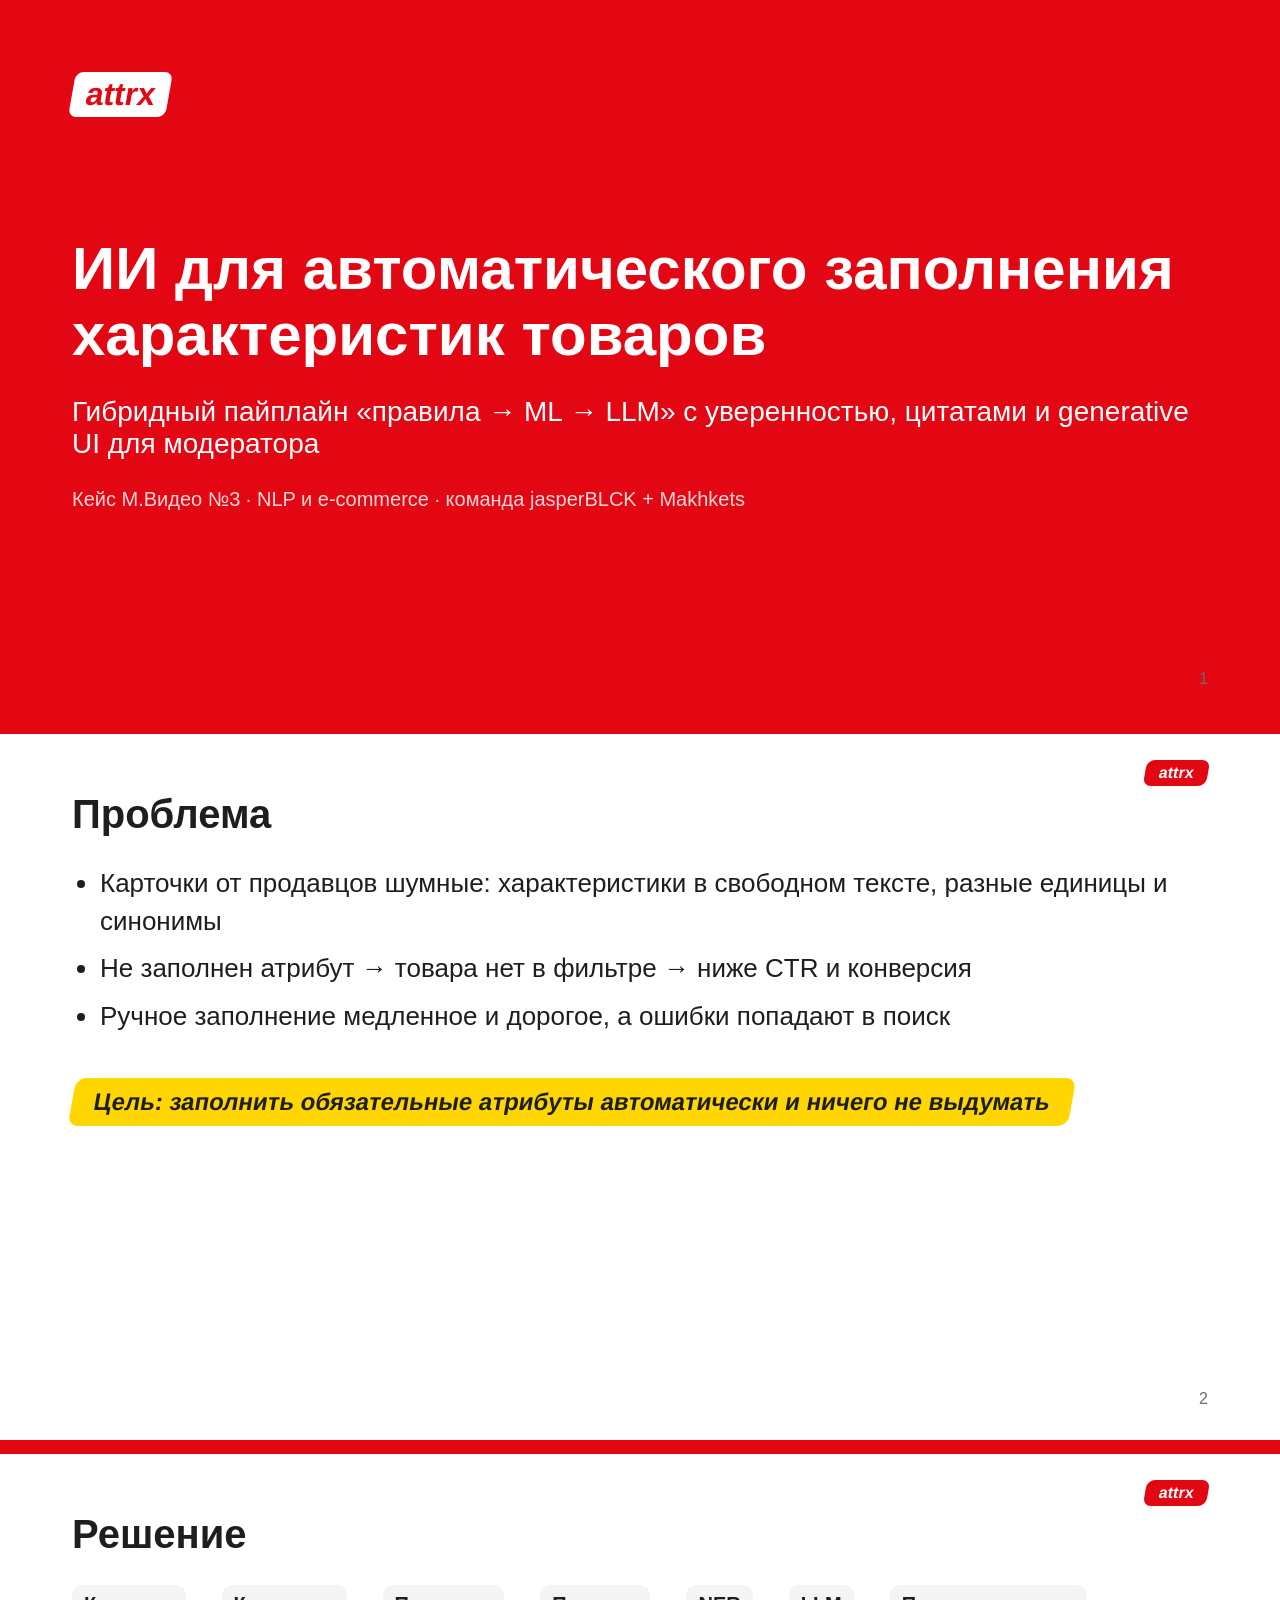
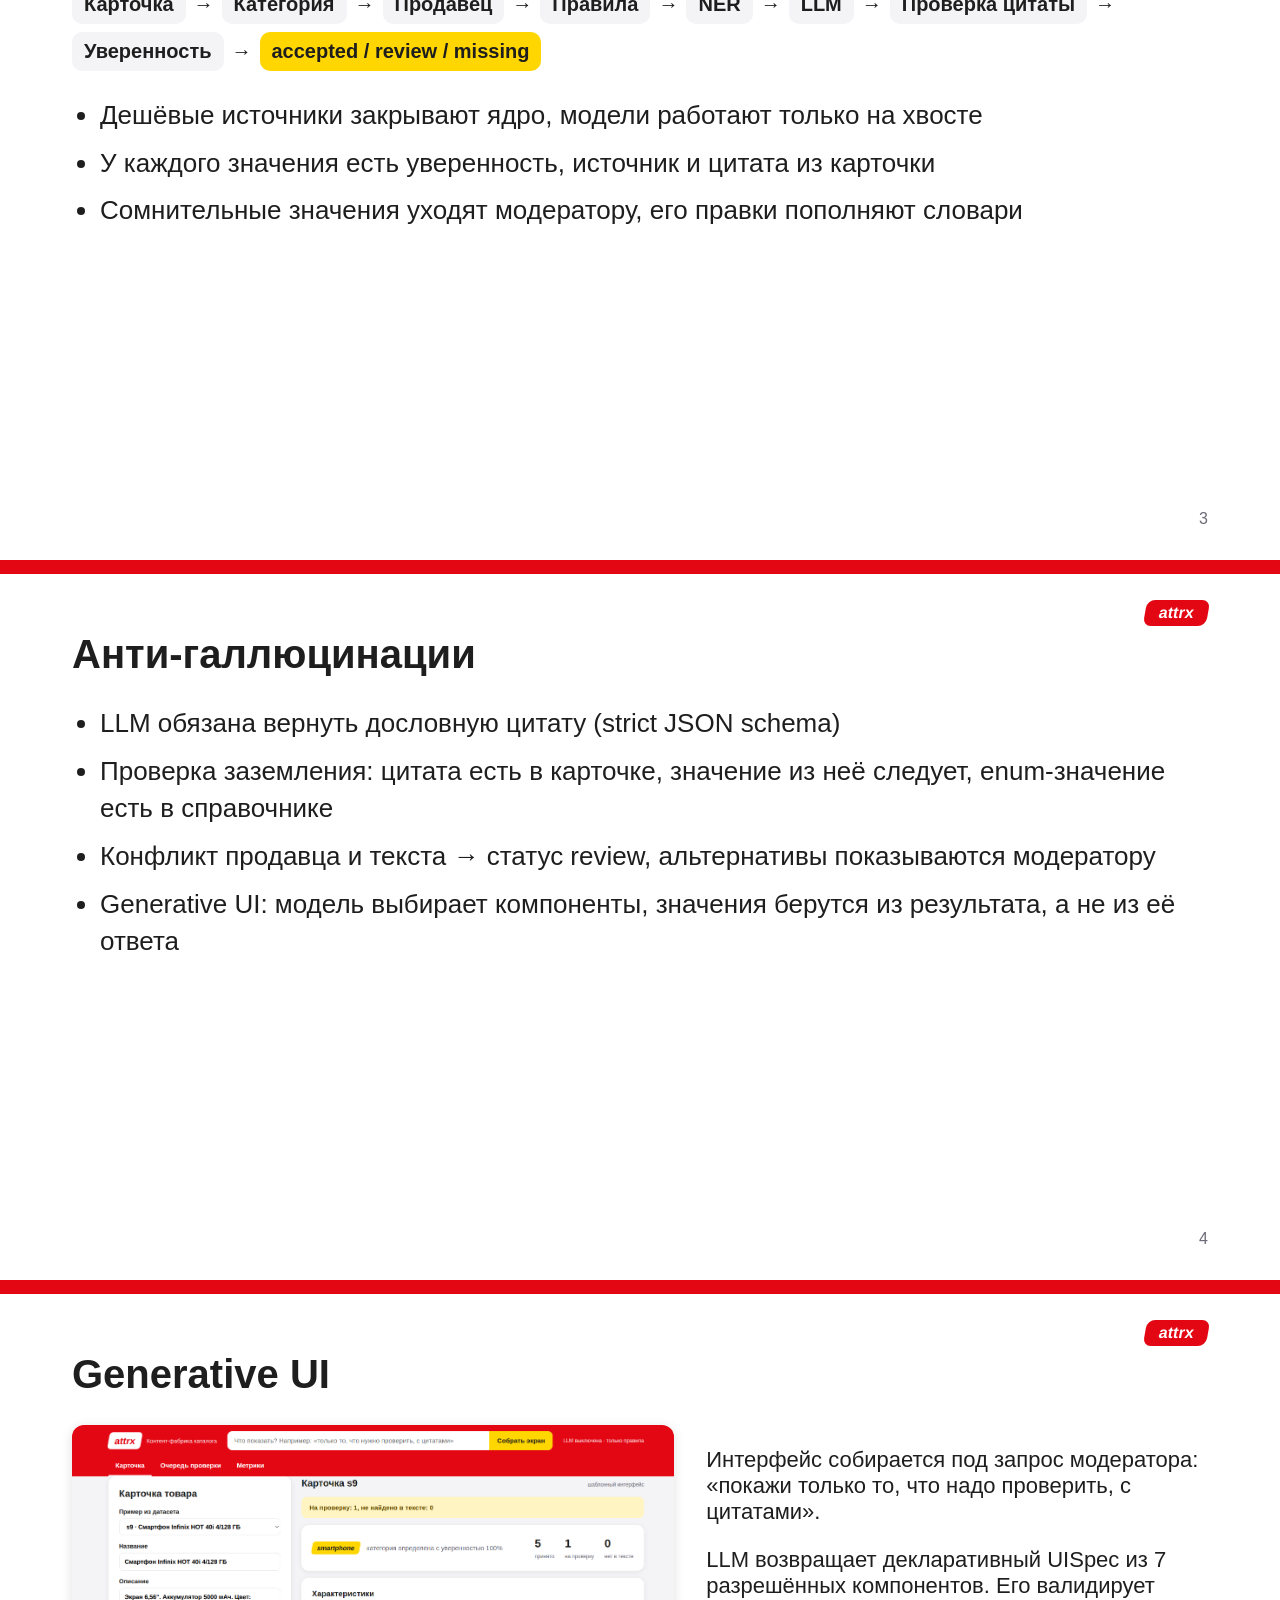
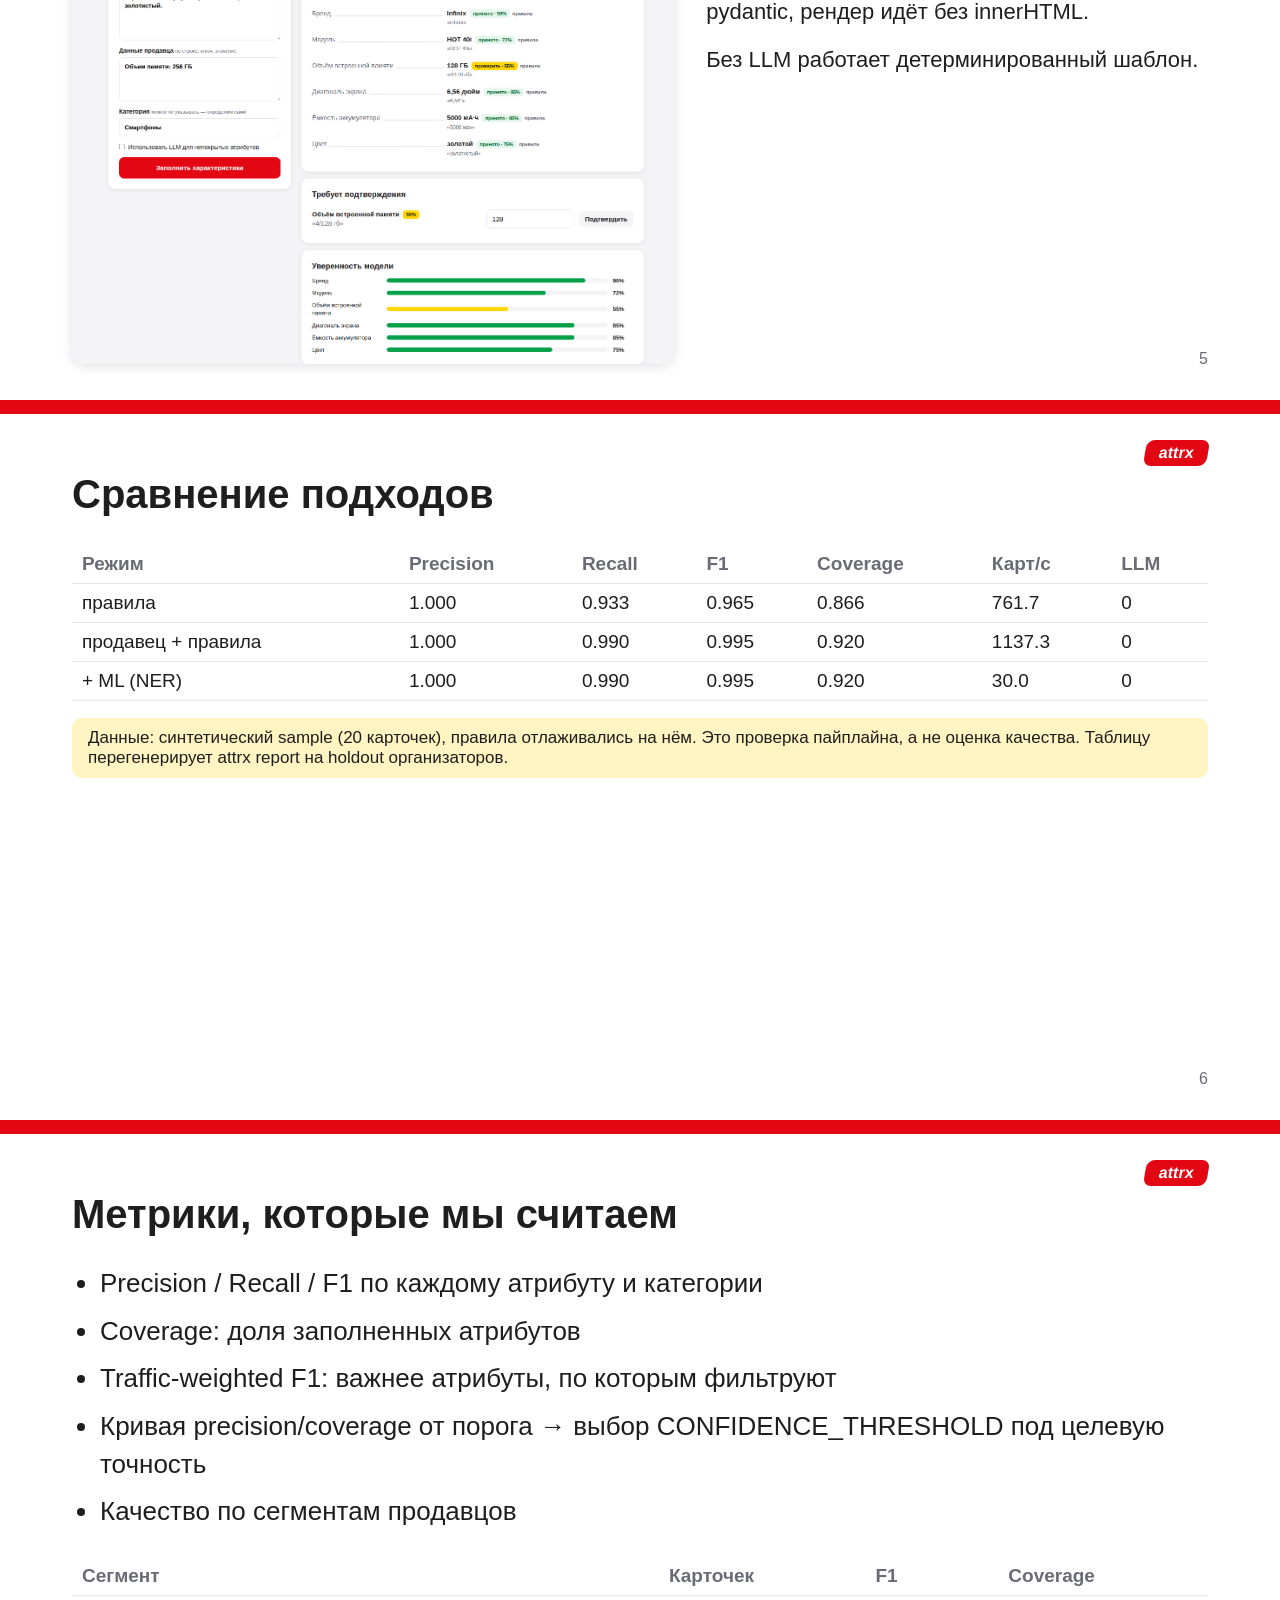
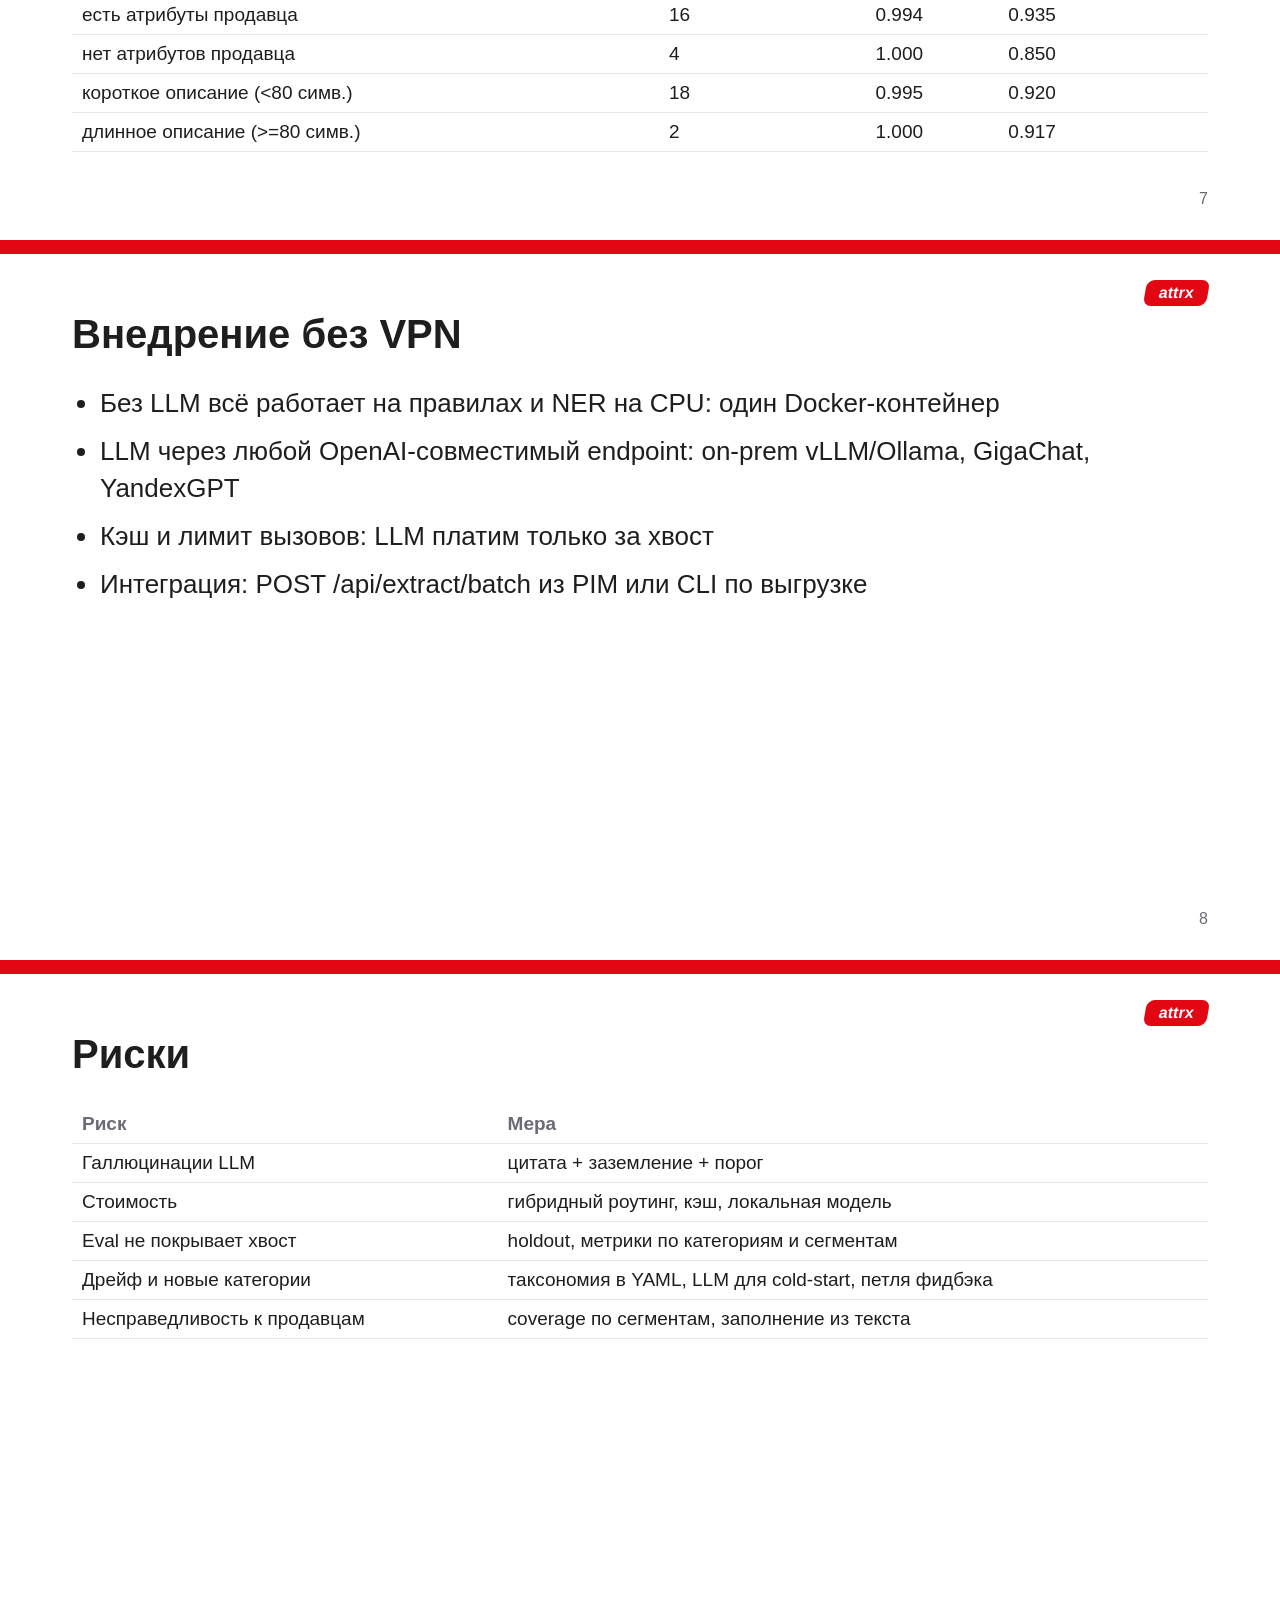
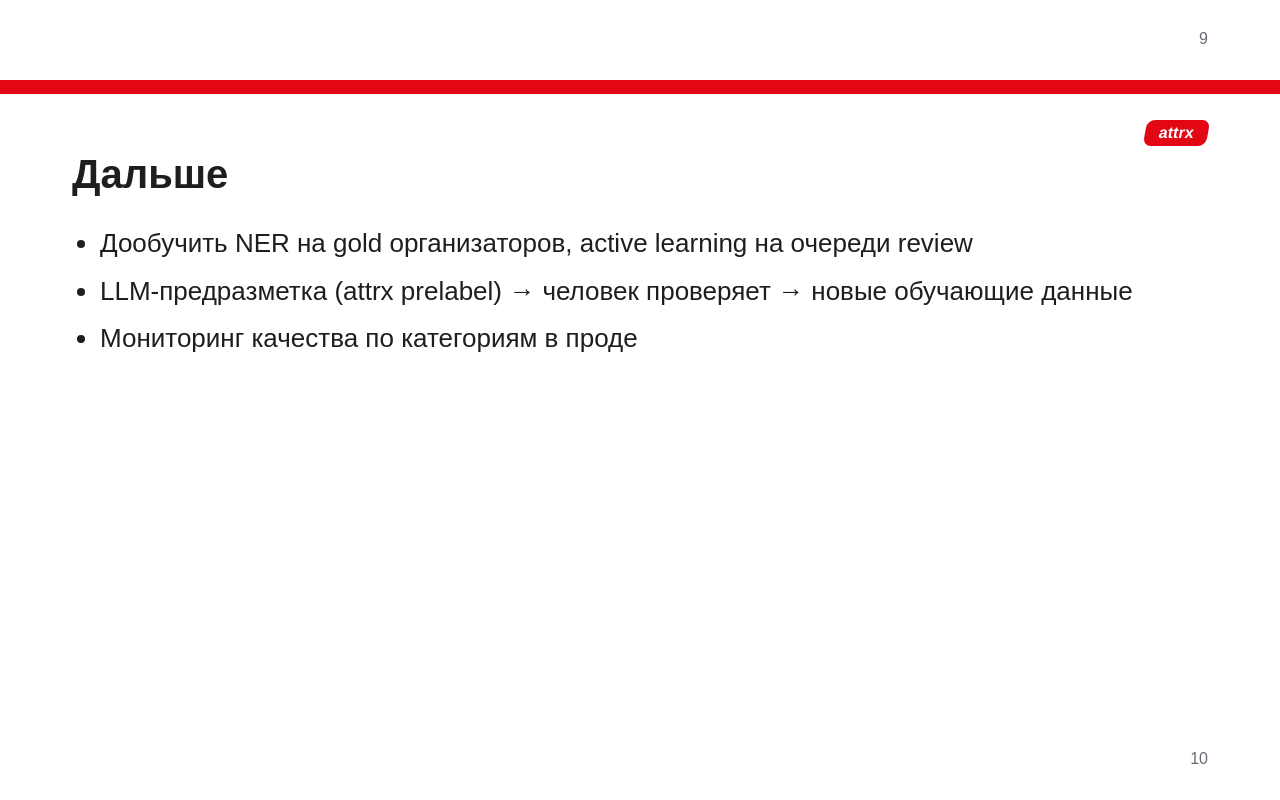
==== docs/slides.html @ a9cec40e "ML-слой NER, сравнение подходов, сегменты, разбор ошибок, submission и слайды" ====
<!doctype html><html lang=ru><meta charset=utf-8><title>attrx — М.Видео кейс 3</title><style>@page{size:1280px 720px;margin:0}*{box-sizing:border-box}body{margin:0;font-family:'TT Commons Pro',Inter,'Segoe UI',Roboto,Arial,sans-serif;color:#1e1e1e}
section{width:1280px;height:720px;padding:56px 72px;position:relative;page-break-after:always;overflow:hidden;background:#fff}
section::before{content:'';position:absolute;left:0;top:0;right:0;height:14px;background:#e30613}
h1{font-size:52px;line-height:1.1;margin:0 0 24px}h2{font-size:40px;margin:16px 0 28px}
.tag{position:absolute;right:72px;top:40px;background:#e30613;color:#fff;font-weight:800;padding:4px 14px;border-radius:8px;transform:skewX(-10deg)}
ul{font-size:26px;line-height:1.45;padding-left:28px}li{margin-bottom:10px}
.lead{font-size:28px}.muted{color:#6b6b76;font-size:20px}.warn{background:#fff4c2;padding:10px 16px;border-radius:10px;font-size:17px}
.plate{display:inline-block;background:#ffd600;font-weight:800;font-size:24px;padding:10px 22px;border-radius:10px;transform:skewX(-10deg);margin-top:16px}
.flow{display:flex;flex-wrap:wrap;gap:8px;align-items:center;font-size:20px;margin-bottom:24px}.flow span{background:#f4f4f6;padding:8px 12px;border-radius:10px;font-weight:600}.flow .y{background:#ffd600}
table{border-collapse:collapse;width:100%;font-size:19px;margin-bottom:14px}th,td{text-align:left;padding:8px 10px;border-bottom:1px solid #e6e6ea}th{color:#6b6b76}
.two{display:grid;grid-template-columns:1.2fr 1fr;gap:32px;font-size:22px}.two img{width:100%;border-radius:12px;box-shadow:0 2px 12px rgba(0,0,0,.12)}
section.cover{background:#e30613;color:#fff}section.cover::before{display:none}section.cover .tag{background:#fff;color:#e30613;font-size:32px;left:72px;right:auto;top:72px}section.cover h1{margin-top:180px;font-size:60px}section.cover .muted{color:#ffd6d6}
.num{position:absolute;right:72px;bottom:32px;color:#6b6b76;font-size:16px}</style><body><section class="cover"><span class=tag>attrx</span><h1>ИИ для автоматического заполнения характеристик товаров</h1><p class=lead>Гибридный пайплайн «правила → ML → LLM» с уверенностью, цитатами и generative UI для модератора</p><p class=muted>Кейс М.Видео №3 · NLP и e-commerce · команда jasperBLCK + Makhkets</p><span class=num>1</span></section><section class=""><span class=tag>attrx</span><h2>Проблема</h2><ul><li>Карточки от продавцов шумные: характеристики в свободном тексте, разные единицы и синонимы</li><li>Не заполнен атрибут → товара нет в фильтре → ниже CTR и конверсия</li><li>Ручное заполнение медленное и дорогое, а ошибки попадают в поиск</li></ul><div class=plate>Цель: заполнить обязательные атрибуты автоматически и ничего не выдумать</div><span class=num>2</span></section><section class=""><span class=tag>attrx</span><h2>Решение</h2><div class=flow><span>Карточка</span>→<span>Категория</span>→<span>Продавец</span>→<span>Правила</span>→<span>NER</span>→<span>LLM</span>→<span>Проверка цитаты</span>→<span>Уверенность</span>→<span class=y>accepted / review / missing</span></div><ul><li>Дешёвые источники закрывают ядро, модели работают только на хвосте</li><li>У каждого значения есть уверенность, источник и цитата из карточки</li><li>Сомнительные значения уходят модератору, его правки пополняют словари</li></ul><span class=num>3</span></section><section class=""><span class=tag>attrx</span><h2>Анти-галлюцинации</h2><ul><li>LLM обязана вернуть дословную цитату (strict JSON schema)</li><li>Проверка заземления: цитата есть в карточке, значение из неё следует, enum-значение есть в справочнике</li><li>Конфликт продавца и текста → статус review, альтернативы показываются модератору</li><li>Generative UI: модель выбирает компоненты, значения берутся из результата, а не из её ответа</li></ul><span class=num>4</span></section><section class=""><span class=tag>attrx</span><h2>Generative UI</h2><div class=two><img src=img/ui_card.png><div><p>Интерфейс собирается под запрос модератора: «покажи только то, что надо проверить, с цитатами».</p><p>LLM возвращает декларативный UISpec из 7 разрешённых компонентов. Его валидирует pydantic, рендер идёт без innerHTML.</p><p>Без LLM работает детерминированный шаблон.</p></div></div><span class=num>5</span></section><section class=""><span class=tag>attrx</span><h2>Сравнение подходов</h2><table><tr><th>Режим</th><th>Precision</th><th>Recall</th><th>F1</th><th>Coverage</th><th>Карт/с</th><th>LLM</th></tr><tr><td>правила</td><td>1.000</td><td>0.933</td><td>0.965</td><td>0.866</td><td>761.7</td><td>0</td></tr><tr><td>продавец + правила</td><td>1.000</td><td>0.990</td><td>0.995</td><td>0.920</td><td>1137.3</td><td>0</td></tr><tr><td>+ ML (NER)</td><td>1.000</td><td>0.990</td><td>0.995</td><td>0.920</td><td>30.0</td><td>0</td></tr></table><p class=warn>Данные: синтетический sample (20 карточек), правила отлаживались на нём. Это проверка пайплайна, а не оценка качества. Таблицу перегенерирует attrx report на holdout организаторов.</p><span class=num>6</span></section><section class=""><span class=tag>attrx</span><h2>Метрики, которые мы считаем</h2><ul><li>Precision / Recall / F1 по каждому атрибуту и категории</li><li>Coverage: доля заполненных атрибутов</li><li>Traffic-weighted F1: важнее атрибуты, по которым фильтруют</li><li>Кривая precision/coverage от порога → выбор CONFIDENCE_THRESHOLD под целевую точность</li><li>Качество по сегментам продавцов</li></ul><table><tr><th>Сегмент</th><th>Карточек</th><th>F1</th><th>Coverage</th></tr><tr><td>есть атрибуты продавца</td><td>16</td><td>0.994</td><td>0.935</td></tr><tr><td>нет атрибутов продавца</td><td>4</td><td>1.000</td><td>0.850</td></tr><tr><td>короткое описание (&lt;80 симв.)</td><td>18</td><td>0.995</td><td>0.920</td></tr><tr><td>длинное описание (&gt;=80 симв.)</td><td>2</td><td>1.000</td><td>0.917</td></tr></table><span class=num>7</span></section><section class=""><span class=tag>attrx</span><h2>Внедрение без VPN</h2><ul><li>Без LLM всё работает на правилах и NER на CPU: один Docker-контейнер</li><li>LLM через любой OpenAI-совместимый endpoint: on-prem vLLM/Ollama, GigaChat, YandexGPT</li><li>Кэш и лимит вызовов: LLM платим только за хвост</li><li>Интеграция: POST /api/extract/batch из PIM или CLI по выгрузке</li></ul><span class=num>8</span></section><section class=""><span class=tag>attrx</span><h2>Риски</h2><table><tr><th>Риск</th><th>Мера</th></tr><tr><td>Галлюцинации LLM</td><td>цитата + заземление + порог</td></tr><tr><td>Стоимость</td><td>гибридный роутинг, кэш, локальная модель</td></tr><tr><td>Eval не покрывает хвост</td><td>holdout, метрики по категориям и сегментам</td></tr><tr><td>Дрейф и новые категории</td><td>таксономия в YAML, LLM для cold-start, петля фидбэка</td></tr><tr><td>Несправедливость к продавцам</td><td>coverage по сегментам, заполнение из текста</td></tr></table><span class=num>9</span></section><section class=""><span class=tag>attrx</span><h2>Дальше</h2><ul><li>Дообучить NER на gold организаторов, active learning на очереди review</li><li>LLM-предразметка (attrx prelabel) → человек проверяет → новые обучающие данные</li><li>Мониторинг качества по категориям в проде</li></ul><span class=num>10</span></section></body></html>
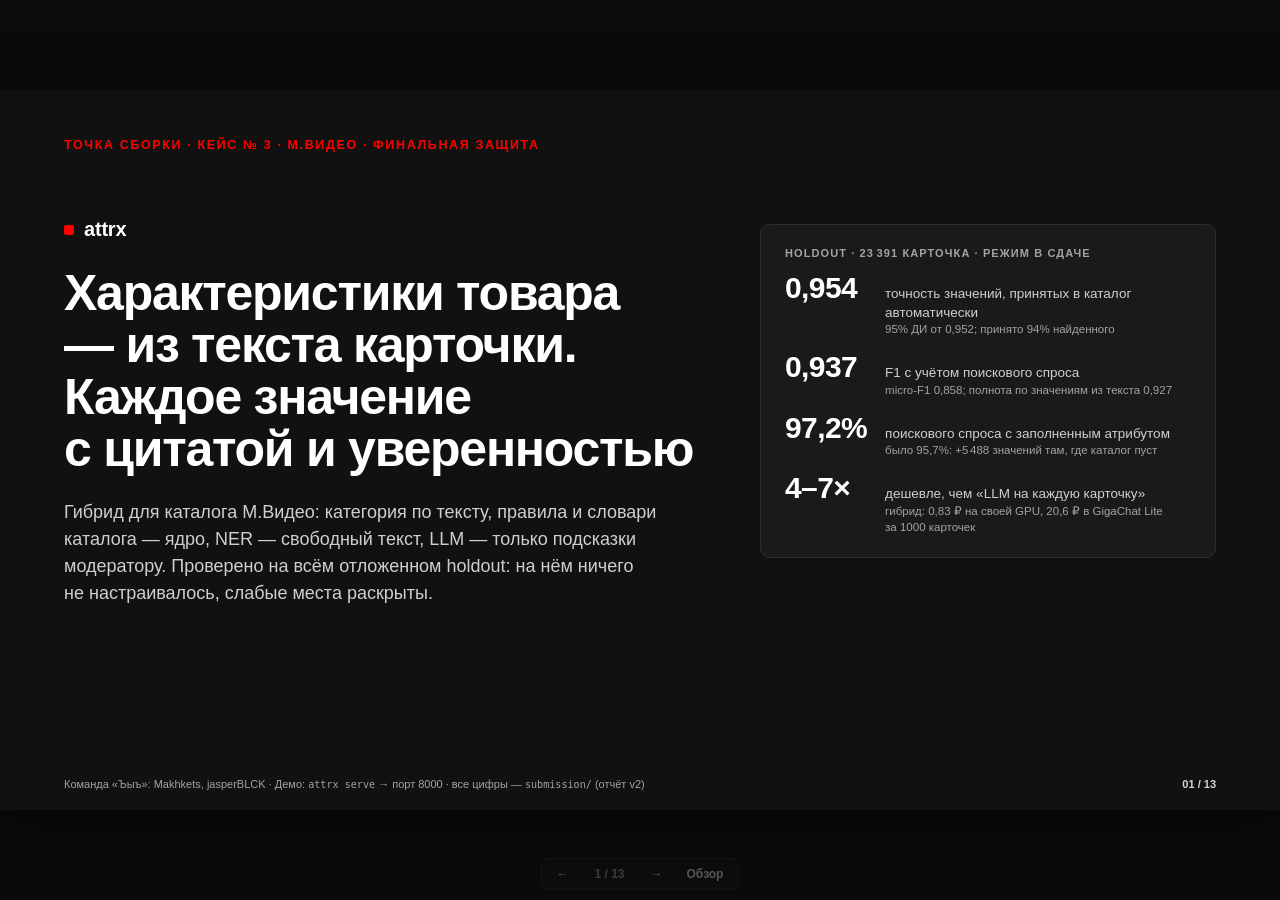
==== commit 87bc644c: "Продукт и питч: финальная презентация, концепция к чекпоинту, PRD, риски, внедрение, карточка решени" ====
--- a/docs/slides.html
+++ b/docs/slides.html
@@ -1,13 +1,961 @@
-<!doctype html><html lang=ru><meta charset=utf-8><title>attrx — М.Видео кейс 3</title><style>@page{size:1280px 720px;margin:0}*{box-sizing:border-box}body{margin:0;font-family:'TT Commons Pro',Inter,'Segoe UI',Roboto,Arial,sans-serif;color:#1e1e1e}
-section{width:1280px;height:720px;padding:56px 72px;position:relative;page-break-after:always;overflow:hidden;background:#fff}
-section::before{content:'';position:absolute;left:0;top:0;right:0;height:14px;background:#e30613}
-h1{font-size:52px;line-height:1.1;margin:0 0 24px}h2{font-size:40px;margin:16px 0 28px}
-.tag{position:absolute;right:72px;top:40px;background:#e30613;color:#fff;font-weight:800;padding:4px 14px;border-radius:8px;transform:skewX(-10deg)}
-ul{font-size:26px;line-height:1.45;padding-left:28px}li{margin-bottom:10px}
-.lead{font-size:28px}.muted{color:#6b6b76;font-size:20px}.warn{background:#fff4c2;padding:10px 16px;border-radius:10px;font-size:17px}
-.plate{display:inline-block;background:#ffd600;font-weight:800;font-size:24px;padding:10px 22px;border-radius:10px;transform:skewX(-10deg);margin-top:16px}
-.flow{display:flex;flex-wrap:wrap;gap:8px;align-items:center;font-size:20px;margin-bottom:24px}.flow span{background:#f4f4f6;padding:8px 12px;border-radius:10px;font-weight:600}.flow .y{background:#ffd600}
-table{border-collapse:collapse;width:100%;font-size:19px;margin-bottom:14px}th,td{text-align:left;padding:8px 10px;border-bottom:1px solid #e6e6ea}th{color:#6b6b76}
-.two{display:grid;grid-template-columns:1.2fr 1fr;gap:32px;font-size:22px}.two img{width:100%;border-radius:12px;box-shadow:0 2px 12px rgba(0,0,0,.12)}
-section.cover{background:#e30613;color:#fff}section.cover::before{display:none}section.cover .tag{background:#fff;color:#e30613;font-size:32px;left:72px;right:auto;top:72px}section.cover h1{margin-top:180px;font-size:60px}section.cover .muted{color:#ffd6d6}
-.num{position:absolute;right:72px;bottom:32px;color:#6b6b76;font-size:16px}</style><body><section class="cover"><span class=tag>attrx</span><h1>ИИ для автоматического заполнения характеристик товаров</h1><p class=lead>Гибридный пайплайн «правила → ML → LLM» с уверенностью, цитатами и generative UI для модератора</p><p class=muted>Кейс М.Видео №3 · NLP и e-commerce · команда jasperBLCK + Makhkets</p><span class=num>1</span></section><section class=""><span class=tag>attrx</span><h2>Проблема</h2><ul><li>Карточки от продавцов шумные: характеристики в свободном тексте, разные единицы и синонимы</li><li>Не заполнен атрибут → товара нет в фильтре → ниже CTR и конверсия</li><li>Ручное заполнение медленное и дорогое, а ошибки попадают в поиск</li></ul><div class=plate>Цель: заполнить обязательные атрибуты автоматически и ничего не выдумать</div><span class=num>2</span></section><section class=""><span class=tag>attrx</span><h2>Решение</h2><div class=flow><span>Карточка</span>→<span>Категория</span>→<span>Продавец</span>→<span>Правила</span>→<span>NER</span>→<span>LLM</span>→<span>Проверка цитаты</span>→<span>Уверенность</span>→<span class=y>accepted / review / missing</span></div><ul><li>Дешёвые источники закрывают ядро, модели работают только на хвосте</li><li>У каждого значения есть уверенность, источник и цитата из карточки</li><li>Сомнительные значения уходят модератору, его правки пополняют словари</li></ul><span class=num>3</span></section><section class=""><span class=tag>attrx</span><h2>Анти-галлюцинации</h2><ul><li>LLM обязана вернуть дословную цитату (strict JSON schema)</li><li>Проверка заземления: цитата есть в карточке, значение из неё следует, enum-значение есть в справочнике</li><li>Конфликт продавца и текста → статус review, альтернативы показываются модератору</li><li>Generative UI: модель выбирает компоненты, значения берутся из результата, а не из её ответа</li></ul><span class=num>4</span></section><section class=""><span class=tag>attrx</span><h2>Generative UI</h2><div class=two><img src=img/ui_card.png><div><p>Интерфейс собирается под запрос модератора: «покажи только то, что надо проверить, с цитатами».</p><p>LLM возвращает декларативный UISpec из 7 разрешённых компонентов. Его валидирует pydantic, рендер идёт без innerHTML.</p><p>Без LLM работает детерминированный шаблон.</p></div></div><span class=num>5</span></section><section class=""><span class=tag>attrx</span><h2>Сравнение подходов</h2><table><tr><th>Режим</th><th>Precision</th><th>Recall</th><th>F1</th><th>Coverage</th><th>Карт/с</th><th>LLM</th></tr><tr><td>правила</td><td>1.000</td><td>0.933</td><td>0.965</td><td>0.866</td><td>761.7</td><td>0</td></tr><tr><td>продавец + правила</td><td>1.000</td><td>0.990</td><td>0.995</td><td>0.920</td><td>1137.3</td><td>0</td></tr><tr><td>+ ML (NER)</td><td>1.000</td><td>0.990</td><td>0.995</td><td>0.920</td><td>30.0</td><td>0</td></tr></table><p class=warn>Данные: синтетический sample (20 карточек), правила отлаживались на нём. Это проверка пайплайна, а не оценка качества. Таблицу перегенерирует attrx report на holdout организаторов.</p><span class=num>6</span></section><section class=""><span class=tag>attrx</span><h2>Метрики, которые мы считаем</h2><ul><li>Precision / Recall / F1 по каждому атрибуту и категории</li><li>Coverage: доля заполненных атрибутов</li><li>Traffic-weighted F1: важнее атрибуты, по которым фильтруют</li><li>Кривая precision/coverage от порога → выбор CONFIDENCE_THRESHOLD под целевую точность</li><li>Качество по сегментам продавцов</li></ul><table><tr><th>Сегмент</th><th>Карточек</th><th>F1</th><th>Coverage</th></tr><tr><td>есть атрибуты продавца</td><td>16</td><td>0.994</td><td>0.935</td></tr><tr><td>нет атрибутов продавца</td><td>4</td><td>1.000</td><td>0.850</td></tr><tr><td>короткое описание (&lt;80 симв.)</td><td>18</td><td>0.995</td><td>0.920</td></tr><tr><td>длинное описание (&gt;=80 симв.)</td><td>2</td><td>1.000</td><td>0.917</td></tr></table><span class=num>7</span></section><section class=""><span class=tag>attrx</span><h2>Внедрение без VPN</h2><ul><li>Без LLM всё работает на правилах и NER на CPU: один Docker-контейнер</li><li>LLM через любой OpenAI-совместимый endpoint: on-prem vLLM/Ollama, GigaChat, YandexGPT</li><li>Кэш и лимит вызовов: LLM платим только за хвост</li><li>Интеграция: POST /api/extract/batch из PIM или CLI по выгрузке</li></ul><span class=num>8</span></section><section class=""><span class=tag>attrx</span><h2>Риски</h2><table><tr><th>Риск</th><th>Мера</th></tr><tr><td>Галлюцинации LLM</td><td>цитата + заземление + порог</td></tr><tr><td>Стоимость</td><td>гибридный роутинг, кэш, локальная модель</td></tr><tr><td>Eval не покрывает хвост</td><td>holdout, метрики по категориям и сегментам</td></tr><tr><td>Дрейф и новые категории</td><td>таксономия в YAML, LLM для cold-start, петля фидбэка</td></tr><tr><td>Несправедливость к продавцам</td><td>coverage по сегментам, заполнение из текста</td></tr></table><span class=num>9</span></section><section class=""><span class=tag>attrx</span><h2>Дальше</h2><ul><li>Дообучить NER на gold организаторов, active learning на очереди review</li><li>LLM-предразметка (attrx prelabel) → человек проверяет → новые обучающие данные</li><li>Мониторинг качества по категориям в проде</li></ul><span class=num>10</span></section></body></html>+<!doctype html>
+<html lang="ru">
+<head>
+<meta charset="utf-8">
+<meta name="viewport" content="width=device-width, initial-scale=1">
+<title>attrx — финальная защита</title>
+<meta name="description" content="Финальная презентация кейса М.Видео: автозаполнение характеристик из текста карточки, результаты на holdout.">
+<!-- Сгенерировано docs/slides.py из submission/*.json (отчёт v2) — правьте генератор, а не этот файл.
+     Навигация: ← → / пробел, Home / End, 1–9, O — обзор, F — полный экран. -->
+<style>
+:root{
+  --paper:#ffffff; --ink:#111111; --ink-2:#3a3a3a; --muted:#6b7280; --faint:#9ca3af;
+  --hair:#e5e7eb; --wash:#f5f5f6; --bar:#9aa0a8;
+  --red:#fe0000;      /* М.Видео: цвет обложки презентации кейса (слайд 1, сэмпл пикселей) — крупные заливки и линии */
+  --red-ink:#e2231a;  /* акцент кейсодателя на белых слайдах; 4,7:1 на белом — мелкий красный текст */
+  --red-wash:#fdeceb;
+  --night:#111111; --night-2:#1a1a1a; --night-hair:#2e2e2e; --night-muted:#a3a3a3;
+  --sans:"Inter","Adwaita Sans","Segoe UI","Noto Sans",Roboto,"Helvetica Neue",Arial,sans-serif;
+  --mono:"JetBrains Mono","JetBrainsMono NF","Adwaita Mono",ui-monospace,Consolas,monospace;
+  --s:1;
+}
+*{box-sizing:border-box;margin:0;padding:0}
+html,body{height:100%}
+body{background:#0b0b0b;font-family:var(--sans);color:var(--ink);-webkit-font-smoothing:antialiased;text-rendering:optimizeLegibility;font-kerning:normal}
+.stage{position:fixed;inset:0;display:grid;place-items:center}
+.frame{display:none;position:relative;width:calc(1280px * var(--s));height:calc(720px * var(--s));box-shadow:0 12px 48px rgba(0,0,0,.5)}
+.frame.on{display:block}
+.slide{position:absolute;left:0;top:0;width:1280px;height:720px;transform:scale(var(--s));transform-origin:0 0;overflow:hidden;
+  background:var(--paper);color:var(--ink);padding:48px 64px 0}
+
+/* типографика */
+.kicker{font-size:12.5px;font-weight:650;letter-spacing:.13em;text-transform:uppercase;color:var(--red-ink)}
+.h{font-size:37px;line-height:1.1;letter-spacing:-.02em;font-weight:720;margin-top:12px;max-width:1120px;text-wrap:balance}
+.lead{font-size:17px;line-height:1.45;color:var(--ink-2);margin-top:10px;max-width:980px}
+.lbl{display:block;font-size:11px;font-weight:650;letter-spacing:.1em;text-transform:uppercase;color:var(--muted);margin-bottom:6px}
+.small{font-size:12px;line-height:1.45;color:var(--muted)}
+.foot{position:absolute;left:64px;right:64px;bottom:18px;display:flex;justify-content:space-between;align-items:baseline;gap:32px;
+  font-size:11px;line-height:1.4;color:var(--muted)}
+.pg{font-weight:650;color:var(--ink-2);font-variant-numeric:tabular-nums;white-space:nowrap}
+.todo{display:inline-block;border:1px dashed var(--red-ink);color:var(--red-ink);background:var(--red-wash);border-radius:4px;
+  padding:0 6px;font-size:.84em;font-weight:650;line-height:1.55;white-space:nowrap;letter-spacing:0}
+.pend{display:inline-block;border:1px dashed var(--faint);color:var(--ink-2);background:var(--wash);border-radius:4px;
+  padding:0 6px;font-size:.84em;font-weight:650;line-height:1.55;white-space:nowrap;letter-spacing:0}
+.st{display:inline-block;font-size:10px;font-weight:700;letter-spacing:.07em;text-transform:uppercase;border:1px solid currentColor;
+  border-radius:3px;padding:0 4px;line-height:15px;vertical-align:1px;white-space:nowrap}
+.st.plan{color:var(--muted)} .st.yes{color:var(--ink)}
+q{quotes:"«" "»"}
+.mono{font-family:var(--mono);font-size:.92em}
+.cols{display:grid;grid-template-columns:repeat(12,1fr);column-gap:24px}
+.rule{border-top:1px solid var(--hair)}
+
+/* svg-схемы: цвета из токенов страницы */
+svg{display:block;width:100%;height:auto;overflow:visible}
+svg text{font-family:var(--sans);fill:var(--ink)}
+svg .t{font-size:13.5px;font-weight:700} svg .u{font-size:11.5px;fill:var(--muted)} svg .e{font-size:12px;font-weight:600}
+svg .box{fill:var(--paper);stroke:var(--ink);stroke-width:1.2}
+svg .ln{stroke:var(--ink);stroke-width:1.2;fill:none}
+svg .ah{fill:var(--ink)}
+svg .hot{stroke:var(--red);stroke-width:2.4}
+svg .red-fill{fill:var(--red);stroke:none}
+svg .on-red{fill:#fff}
+
+/* тёмные слайды */
+.slide.dark{background:var(--night);color:#fff}
+.dark .kicker{color:var(--red)}
+.dark .foot{color:var(--night-muted)} .dark .pg{color:#d4d4d4}
+.dark .small{color:var(--night-muted)}
+
+/* 1 · обложка */
+.cover-grid{display:grid;grid-template-columns:640px 1fr;column-gap:56px;margin-top:66px;align-items:start}
+.wordmark{font-size:20px;font-weight:760;letter-spacing:-.01em;color:#fff;display:flex;align-items:center;gap:10px}
+.wordmark::before{content:"";width:10px;height:10px;background:var(--red);border-radius:2px}
+.cover-h{font-size:50px;line-height:1.04;letter-spacing:-.025em;font-weight:740;margin-top:26px;text-wrap:balance}
+.cover-lead{font-size:18px;line-height:1.5;color:#cfcfcf;margin-top:24px;max-width:600px}
+.demo{background:var(--night-2);border:1px solid var(--night-hair);border-radius:10px;padding:22px 24px;margin-top:6px}
+.demo .src{font-size:15px;line-height:1.65;color:#e8e8e8}
+.demo .src u{text-decoration:none;border-bottom:2px solid var(--red);padding-bottom:1px}
+.demo .arrow{display:flex;align-items:center;gap:10px;margin:16px 0 12px;font-size:11px;font-weight:650;letter-spacing:.1em;text-transform:uppercase;color:var(--night-muted)}
+.demo .arrow::after{content:"";flex:1;border-top:1px solid var(--night-hair)}
+.demo .lblx{font-size:11px;font-weight:650;letter-spacing:.1em;text-transform:uppercase;color:var(--night-muted);margin-bottom:10px}
+.out{display:grid;grid-template-columns:1fr auto auto;column-gap:18px;row-gap:2px;align-items:baseline}
+.out .a{font-size:13px;color:#bdbdbd}
+.out .v{font-size:17px;font-weight:700;color:#fff;text-align:right}
+.out .c{font-size:15px;font-weight:650;color:#fff;font-variant-numeric:tabular-nums}
+.out .qq{grid-column:1/-1;font-family:var(--mono);font-size:11.5px;color:var(--night-muted);margin-bottom:9px}
+.s-cover .foot{font-size:12px}
+
+/* 2 · проблема */
+.chain{margin-top:22px}
+.chain .t{font-size:14px}
+.p-grid{display:grid;grid-template-columns:7fr 5fr;column-gap:48px;margin-top:22px}
+.hero-row{display:flex;align-items:flex-end;gap:20px}
+.hero{font-size:76px;line-height:.9;font-weight:760;letter-spacing:-.035em;white-space:nowrap}
+.hero-cap{font-size:16px;line-height:1.35;color:var(--ink-2);max-width:400px;padding-bottom:4px}
+.bars{margin-top:20px;display:grid;grid-template-columns:auto auto 1fr;column-gap:14px;row-gap:5px;align-items:center}
+.bars .q{font-size:13px;color:var(--ink);white-space:nowrap}
+.bars .k{font-size:11.5px;color:var(--muted);white-space:nowrap}
+.bars .b{display:flex;align-items:center;gap:8px;min-width:0}
+.bars .b i{display:block;height:10px;width:calc((100% - 60px) * var(--w));min-width:2px;background:var(--bar);border-radius:0 3px 3px 0}
+.bars .b em{font-style:normal;font-size:12.5px;font-weight:600;font-variant-numeric:tabular-nums;color:var(--ink-2)}
+.facts{border-left:1px solid var(--hair);padding-left:28px}
+.fact{padding:9px 0;border-bottom:1px solid var(--hair)}
+.fact:first-child{padding-top:0}
+.fact b{display:block;font-size:24px;line-height:1.1;font-weight:740;letter-spacing:-.015em}
+.fact > span{display:block;font-size:12.5px;line-height:1.4;color:var(--muted);margin-top:2px}
+.fact .todo{margin-right:6px}
+.fact.last{border-bottom:0}
+.money{position:absolute;left:64px;right:64px;bottom:44px;font-size:13.5px;line-height:1.45;color:var(--ink-2);padding-top:10px;border-top:1px solid var(--hair)}
+.money b{color:var(--ink)}
+
+/* 3 · роли */
+.roles{display:grid;grid-template-columns:repeat(4,1fr);margin-top:30px;border-top:2px solid var(--ink)}
+.role{padding:18px 22px 0 0;margin-right:22px;border-right:1px solid var(--hair);display:flex;flex-direction:column}
+.role:last-child{border-right:0;margin-right:0;padding-right:0}
+.role h3{font-size:19px;line-height:1.2;font-weight:720;letter-spacing:-.01em;min-height:46px}
+.role .jtbd{font-size:14px;line-height:1.46;color:var(--ink-2);margin-top:10px;min-height:128px}
+.role ul{list-style:none;margin-top:2px}
+.role li{font-size:13.5px;line-height:1.4;padding-left:14px;position:relative;margin-bottom:6px}
+.role li::before{content:"";position:absolute;left:0;top:.62em;width:6px;height:1.5px;background:var(--ink)}
+.role .gives{margin-top:10px;min-height:110px}
+.role .metric{margin-top:8px;padding-top:12px;border-top:1px solid var(--hair);font-size:13.5px;line-height:1.4;font-weight:600}
+.value-line{position:absolute;left:64px;right:64px;bottom:44px;font-size:14.5px;line-height:1.45;color:var(--ink-2);padding-top:10px;border-top:1px solid var(--hair)}
+.value-line b{color:var(--ink)}
+
+/* 4 · пайплайн */
+.pipe{margin-top:26px}
+.layers{display:grid;grid-template-columns:repeat(4,1fr);column-gap:24px;margin-top:22px;border-top:1px solid var(--hair);padding-top:14px}
+.layers h4{font-size:14px;font-weight:720;margin-bottom:4px}
+.layers p{font-size:12.5px;line-height:1.45;color:var(--ink-2)}
+.layers .hotl h4{color:var(--red-ink)}
+.share-line{position:absolute;left:64px;right:64px;bottom:44px;font-size:13px;line-height:1.45;color:var(--ink-2)}
+.share-line b{color:var(--ink)}
+
+/* 5 · доверие */
+.t-grid{display:grid;grid-template-columns:5fr 7fr;column-gap:36px;margin-top:22px}
+.card-src{background:var(--wash);border-radius:8px;padding:22px 22px 18px;font-size:14px;line-height:2.3;color:var(--ink-2);display:flex;flex-direction:column}
+.card-src .ttl{font-size:15px;font-weight:700;color:var(--ink);line-height:2.1;margin-bottom:2px}
+.card-src mark{background:none;color:var(--ink);font-weight:600;border-bottom:2px solid var(--ink);position:relative;padding-bottom:0}
+.card-src mark.r{border-bottom-color:var(--red)}
+.card-src mark sup{position:absolute;left:50%;transform:translateX(-50%);top:-1.15em;font-size:9.5px;font-weight:700;letter-spacing:.06em;text-transform:uppercase;color:var(--muted);line-height:1;white-space:nowrap}
+.card-src mark.r sup{color:var(--red-ink)}
+.card-src .gap{color:var(--faint)}
+.card-src .legend{margin-top:auto;padding-top:12px;border-top:1px solid #e3e3e6;font-size:11.5px;line-height:1.5;color:var(--muted)}
+.card-src .legend i{display:inline-block;width:18px;height:0;border-bottom:2px solid var(--ink);vertical-align:3px;margin-right:6px}
+.card-src .legend i.r{border-bottom-color:var(--red);margin-left:14px}
+.res{width:100%;border-collapse:collapse;font-size:13px;align-self:start}
+.res th{font-size:10.5px;font-weight:650;letter-spacing:.09em;text-transform:uppercase;color:var(--muted);text-align:left;padding:0 8px 7px 0;border-bottom:1px solid var(--ink)}
+.res td{padding:7px 8px 7px 0;border-bottom:1px solid var(--hair);vertical-align:top;line-height:1.35}
+.res td.v{font-weight:700;white-space:nowrap}
+.res td.n{white-space:nowrap;font-variant-numeric:tabular-nums}
+.res td.src{color:var(--ink-2);font-size:12.5px}
+.res td.stt{white-space:nowrap;font-weight:650}
+.res tr.rv td.stt{color:var(--red-ink)}
+.dot{display:inline-block;width:7px;height:7px;border-radius:50%;background:var(--ink);margin-right:6px;vertical-align:1px}
+.rv .dot{background:var(--red)}
+.meter{position:relative;display:inline-block;width:52px;height:6px;background:var(--hair);border-radius:3px;vertical-align:1px;margin-right:7px}
+.meter i{position:absolute;left:0;top:0;bottom:0;width:calc(var(--v) * 100%);background:var(--ink);border-radius:3px}
+.meter.low i{background:var(--red)}
+.meter b{position:absolute;left:70%;top:-3px;bottom:-3px;width:1.5px;background:var(--ink)}
+.contract{display:grid;grid-template-columns:repeat(5,1fr);column-gap:18px;margin-top:20px;border-top:2px solid var(--ink);padding-top:12px}
+.contract div{font-size:12.5px;line-height:1.4;color:var(--ink-2)}
+.contract b{display:block;font-size:14px;color:var(--ink);margin-bottom:3px}
+.contract b span{color:var(--red-ink);font-variant-numeric:tabular-nums;margin-right:6px}
+.loop{margin-top:12px;font-size:12.5px;line-height:1.45;color:var(--ink-2)}
+.caught{margin-top:12px;padding:9px 12px;border-left:3px solid var(--red);background:var(--red-wash);font-size:12.5px;line-height:1.45;color:var(--ink-2)}
+.caught b{color:var(--ink)}
+.loop b{color:var(--ink)}
+
+/* 6 · метрики */
+.m-grid{display:grid;grid-template-columns:8.6fr 3.4fr;column-gap:36px;margin-top:24px}
+.mt{width:100%;border-collapse:collapse;font-size:13px;line-height:1.38}
+.mt th{font-size:10.5px;font-weight:650;letter-spacing:.09em;text-transform:uppercase;color:var(--muted);text-align:left;padding:0 12px 7px 0;border-bottom:1px solid var(--ink)}
+.mt td{padding:5px 12px 5px 0;border-bottom:1px solid var(--hair);vertical-align:top;color:var(--ink-2)}
+.mt td:first-child{font-weight:700;color:var(--ink);width:170px}
+.mt{margin-top:20px}
+.mt td.now{font-weight:720;color:var(--ink);width:230px}
+.mt td.goal{font-weight:500;color:var(--ink-2);width:250px}
+.mt td.art{font-family:var(--mono);font-size:11.5px;color:var(--muted);width:118px}
+.facts-row{display:grid;grid-template-columns:repeat(4,1fr);column-gap:24px;margin-top:16px}
+.facts-row div{font-size:12px;line-height:1.38;color:var(--ink-2);border-top:2px solid var(--ink);padding-top:7px}
+.facts-row b{display:block;font-size:21px;line-height:1.1;font-weight:740;letter-spacing:-.015em;color:var(--ink);margin-bottom:3px}
+.side{border-left:1px solid var(--hair);padding-left:24px;font-size:13px;line-height:1.5;color:var(--ink-2)}
+.side .big{display:block;font-size:28px;font-weight:740;letter-spacing:-.02em;color:var(--ink);line-height:1.05;margin-bottom:4px}
+.side p{margin-bottom:12px}
+
+/* 7 · внедрение */
+.r-grid{display:grid;grid-template-columns:7fr 5fr;column-gap:44px;margin-top:26px}
+.steps{display:grid;grid-template-columns:repeat(4,1fr);column-gap:16px;position:relative}
+.step{border-top:2px solid var(--ink);padding-top:12px;position:relative}
+.step.cur{border-top-color:var(--red)}
+.step .n{font-size:12px;font-weight:700;letter-spacing:.08em;color:var(--muted);text-transform:uppercase}
+.step.cur .n{color:var(--red-ink)}
+.step h4{font-size:15.5px;line-height:1.25;font-weight:720;margin:5px 0 7px}
+.step p{font-size:12.5px;line-height:1.45;color:var(--ink-2)}
+.step .gate{display:block;margin-top:8px;font-size:12px;font-weight:650;color:var(--ink)}
+.integr{margin-top:22px;padding-top:14px;border-top:1px solid var(--hair);display:grid;grid-template-columns:1fr 1fr;column-gap:24px;row-gap:12px}
+.integr p{font-size:13px;line-height:1.5;color:var(--ink-2)}
+.integr b{color:var(--ink)}
+.econ{background:var(--wash);border-radius:10px;padding:20px 22px}
+.econ h3{font-size:16px;font-weight:720;margin-bottom:12px}
+.f{font-size:15.5px;line-height:1.75;font-variant-numeric:tabular-nums}
+.f var{font-style:italic;font-family:"Noto Serif","Times New Roman",serif;font-size:1.06em}
+.f sub{font-size:.68em;font-style:normal;font-family:var(--sans)}
+.f .res-line{display:block;margin-top:6px;padding-top:8px;border-top:1px solid var(--hair);font-weight:700}
+.inputs{margin-top:12px;font-size:12.5px;line-height:1.5;color:var(--ink-2);list-style:none}
+.inputs li{padding:5px 0;border-top:1px solid #e9e9eb;display:flex;justify-content:space-between;align-items:center;gap:12px}
+.inputs li span:last-child{text-align:right;font-weight:600;color:var(--ink);white-space:nowrap}
+
+/* 8 · отличия (тёмный) */
+.cmp{width:100%;border-collapse:collapse;margin-top:26px;font-size:15px;line-height:1.38}
+.cmp th{font-size:11px;font-weight:650;letter-spacing:.1em;text-transform:uppercase;text-align:left;color:var(--night-muted);padding:0 16px 8px 0;border-bottom:1px solid #4a4a4a}
+.cmp th.us{color:#fff}
+.cmp th.us::before{content:"";display:inline-block;width:8px;height:8px;background:var(--red);border-radius:2px;margin-right:8px;vertical-align:0}
+.cmp td{padding:9px 16px 9px 0;border-bottom:1px solid var(--night-hair);vertical-align:top;color:#bdbdbd}
+.cmp td:first-child{color:#fff;font-weight:650;width:200px}
+.cmp td.us{color:#fff}
+.assets{display:grid;grid-template-columns:repeat(5,1fr);column-gap:18px;margin-top:26px}
+.assets div{font-size:13px;line-height:1.42;color:#bdbdbd;border-top:1px solid #4a4a4a;padding-top:10px}
+.assets b{display:block;color:#fff;font-size:14px;margin-bottom:4px}
+.dark .st.plan{color:var(--night-muted)} .dark .st.yes{color:#fff}
+
+/* 9 · план и риски */
+.pr-grid{display:grid;grid-template-columns:4.6fr 7.4fr;column-gap:40px;margin-top:24px}
+.tl{list-style:none;border-left:2px solid var(--ink);padding-left:0}
+.tl li{position:relative;padding:0 0 12px 20px;font-size:13.5px;line-height:1.42;color:var(--ink-2)}
+.tl li::before{content:"";position:absolute;left:-6px;top:4px;width:10px;height:10px;border-radius:50%;background:var(--paper);border:2px solid var(--ink)}
+.tl li.now::before{background:var(--red);border-color:var(--red)}
+.tl li.end::before{background:var(--ink)}
+.tl b{display:block;font-size:14px;color:var(--ink)}
+.rk{width:100%;border-collapse:collapse;font-size:13.5px;line-height:1.4}
+.rk th{font-size:10.5px;font-weight:650;letter-spacing:.09em;text-transform:uppercase;color:var(--muted);text-align:left;padding:0 10px 7px 0;border-bottom:1px solid var(--ink)}
+.rk td{padding:7px 10px 7px 0;border-bottom:1px solid var(--hair);vertical-align:top;color:var(--ink-2)}
+.rk td:first-child{font-weight:700;color:var(--ink);width:150px}
+.rk td.sts{width:96px;white-space:nowrap}
+.asks{position:absolute;left:64px;right:64px;bottom:44px;font-size:13.5px;line-height:1.45;color:var(--ink-2);padding-top:10px;border-top:2px solid var(--ink)}
+.asks b{color:var(--ink)}
+
+/* интерфейс просмотра */
+.hud{position:fixed;left:50%;bottom:10px;transform:translateX(-50%);display:flex;gap:6px;align-items:center;font:600 12px var(--sans);color:#9a9a9a;
+  background:rgba(20,20,20,.86);border:1px solid #2a2a2a;border-radius:8px;padding:4px 6px;opacity:.35;transition:opacity .2s;user-select:none;z-index:5}
+.hud:hover{opacity:1}
+.hud button{font:inherit;color:#e5e5e5;background:none;border:0;padding:4px 9px;border-radius:5px;cursor:pointer}
+.hud button:hover,.hud button:focus-visible{background:#2a2a2a;outline:none}
+.hud .cnt{font-variant-numeric:tabular-nums;min-width:52px;text-align:center}
+body.overview .stage{position:static;display:grid;grid-template-columns:repeat(3,auto);gap:22px;justify-content:center;align-content:start;padding:28px}
+body.overview .frame{display:block;--s:.3;cursor:pointer;box-shadow:0 0 0 1px #2a2a2a}
+body.overview .frame.on{box-shadow:0 0 0 3px var(--red)}
+body.overview .hud{display:none}
+
+@page{size:1280px 720px;margin:0}
+@media print{
+  html,body{height:auto;background:#fff}
+  *{-webkit-print-color-adjust:exact;print-color-adjust:exact}
+  .stage{position:static;display:block}
+  .frame{display:block!important;--s:1;width:1280px;height:720px;box-shadow:none;break-after:page;page-break-after:always;overflow:hidden}
+  .frame:last-child{break-after:auto;page-break-after:auto}
+  .hud{display:none}
+}
+@media (prefers-reduced-motion:reduce){.hud{transition:none}}
+
+.kpis{display:grid;grid-template-columns:repeat(3,1fr);column-gap:28px;row-gap:22px}
+.kpi{border-top:2px solid var(--ink);padding-top:10px}
+.kpi b{display:block;font-size:34px;line-height:1.05;font-weight:740;letter-spacing:-.02em;white-space:nowrap}
+.kpi span{display:block;font-size:13px;line-height:1.4;color:var(--ink-2);margin-top:6px}
+.kpi small{display:block;font-size:11.5px;line-height:1.35;color:var(--muted);margin-top:3px}
+.res-grid{display:grid;grid-template-columns:4.3fr 7.7fr;column-gap:48px;margin-top:30px;align-items:start}
+.big{font-size:118px;line-height:.86;font-weight:760;letter-spacing:-.045em}
+.big-cap{font-size:16px;line-height:1.42;color:var(--ink-2);margin-top:16px;max-width:400px}
+.big-cap b{color:var(--ink)}
+.strip{position:absolute;left:64px;right:64px;bottom:44px;display:grid;grid-template-columns:1fr 1fr;column-gap:32px;
+  border-top:1px solid var(--hair);padding-top:10px;font-size:12.5px;line-height:1.45;color:var(--ink-2)}
+.strip b{color:var(--ink)}
+.strip.s3{grid-template-columns:1fr 1fr 1fr;column-gap:28px;font-size:12px}
+.lt{width:100%;border-collapse:collapse;font-size:13.5px;line-height:1.3;margin-top:24px;font-variant-numeric:tabular-nums}
+.lt th{font-size:10.5px;font-weight:650;letter-spacing:.08em;text-transform:uppercase;color:var(--muted);text-align:right;
+  padding:0 0 7px 10px;border-bottom:1px solid var(--ink);vertical-align:bottom}
+.lt th:first-child,.lt td:first-child{text-align:left;padding-left:0}
+.lt td{padding:6px 0 6px 10px;border-bottom:1px solid var(--hair);text-align:right;color:var(--ink-2)}
+.lt td:first-child{color:var(--ink);font-weight:600}
+.lt tr.sec td{border-bottom:0;padding-top:14px;font-size:11px;font-weight:650;letter-spacing:.08em;text-transform:uppercase;color:var(--muted);text-align:left}
+.lt tr.hl td{background:var(--red-wash);color:var(--ink);font-weight:700}
+.lt tr.hl td:first-child{box-shadow:inset 3px 0 0 var(--red)}
+.takeaways{display:grid;grid-template-columns:repeat(4,1fr);column-gap:22px;margin-top:20px}
+.takeaways div{font-size:12.5px;line-height:1.42;color:var(--ink-2);border-top:2px solid var(--ink);padding-top:8px}
+.takeaways b{display:block;font-size:13.5px;color:var(--ink);margin-bottom:3px}
+.takeaways.t5{grid-template-columns:repeat(5,1fr);column-gap:18px;margin-top:16px}
+.takeaways.t5 div{font-size:12px}
+.lt.tight td{padding:4px 0 4px 10px}
+.lt.tight tr.sec td{padding-top:9px}
+.caveat{margin-top:10px;padding:10px 16px;border-left:3px solid var(--red);background:var(--red-wash);font-size:13px;line-height:1.45;color:var(--ink-2)}
+.caveat b{color:var(--ink)}
+.two{display:grid;grid-template-columns:1fr 1fr;column-gap:44px;margin-top:22px;align-items:start}
+.two-w{display:grid;grid-template-columns:6fr 5fr;column-gap:40px;margin-top:20px;align-items:start}
+.chart-cap{font-size:12px;line-height:1.45;color:var(--muted);margin-top:6px}
+.chart-cap b{color:var(--ink-2)}
+.mf{width:100%;border-collapse:collapse;font-size:13px;line-height:1.3;font-variant-numeric:tabular-nums}
+.mf th{font-size:10.5px;font-weight:650;letter-spacing:.08em;text-transform:uppercase;color:var(--muted);text-align:right;
+  padding:0 0 6px 10px;border-bottom:1px solid var(--ink)}
+.mf th:first-child,.mf td:first-child{text-align:left;padding-left:0}
+.mf td{padding:3px 0 3px 10px;border-bottom:1px solid var(--hair);text-align:right;color:var(--ink-2)}
+.mf td:first-child{color:var(--ink)}
+.mf td.f{font-weight:700;color:var(--ink)}
+.mf tr.grp td{font-size:11px;font-weight:650;letter-spacing:.08em;text-transform:uppercase;color:var(--muted);padding-top:8px;border-bottom:0}
+.mf td.low{color:var(--red-ink);font-weight:700}
+.notes{list-style:none;margin-top:4px}
+.notes li{font-size:13px;line-height:1.45;color:var(--ink-2);padding:9px 0;border-bottom:1px solid var(--hair)}
+.notes li:first-child{padding-top:0}
+.notes b{display:block;font-size:20px;line-height:1.15;font-weight:740;color:var(--ink);letter-spacing:-.01em;margin-bottom:2px}
+.shots{display:grid;grid-template-columns:744px 1fr;column-gap:24px;margin-top:16px}
+.shot img{display:block;width:100%;height:auto;border:1px solid var(--hair);border-radius:6px}
+.shot p{font-size:12px;line-height:1.4;color:var(--ink-2);margin-top:6px}
+.shot p b{color:var(--ink)}
+.shots .col{display:flex;flex-direction:column;gap:12px}
+.flow{list-style:none;counter-reset:f}
+.flow li{position:relative;padding:0 0 18px 92px;min-height:62px}
+.flow li > b{position:absolute;left:0;top:-4px;width:84px;font-size:34px;line-height:1;font-weight:740;letter-spacing:-.02em}
+.flow li > span{display:block;font-size:15px;line-height:1.4;color:var(--ink)}
+.flow li > small{display:block;font-size:12.5px;line-height:1.4;color:var(--muted);margin-top:3px}
+.flow .mono{font-size:12px}
+.flow li.r b{color:var(--red-ink)}
+.cf{width:100%;border-collapse:collapse;font-size:15px;font-variant-numeric:tabular-nums;margin-top:8px}
+.cf th{font-size:10.5px;font-weight:650;letter-spacing:.08em;text-transform:uppercase;color:var(--muted);text-align:right;padding:0 0 7px 12px;border-bottom:1px solid var(--ink)}
+.cf th:first-child,.cf td:first-child{text-align:left;padding-left:0}
+.cf td{padding:7px 0 7px 12px;border-bottom:1px solid var(--hair);text-align:right}
+.cf td.d{color:var(--red-ink);font-weight:700}
+.verdict{margin-top:22px;padding:16px 18px;background:var(--wash);border-radius:8px;font-size:14.5px;line-height:1.5;color:var(--ink-2)}
+.verdict b{color:var(--ink)}
+.cost{list-style:none}
+.cost li{padding:12px 0 14px;border-bottom:1px solid var(--hair)}
+.cost li:first-child{padding-top:0}
+.cost .who{display:flex;justify-content:space-between;align-items:baseline;font-size:14px;font-weight:650}
+.cost .who em{font-style:normal;font-size:13px;font-weight:700;color:var(--red-ink)}
+.cost .row{display:grid;grid-template-columns:170px 1fr 74px;column-gap:10px;align-items:center;margin-top:6px;font-size:12.5px;color:var(--ink-2)}
+.cost .row i{display:block;height:12px;border-radius:0 3px 3px 0;background:var(--bar)}
+.cost .row.h i{background:var(--red-ink)}
+.cost .row span:last-child{text-align:right;font-weight:650;color:var(--ink);font-variant-numeric:tabular-nums}
+.speed{width:100%;border-collapse:collapse;font-size:13px;font-variant-numeric:tabular-nums}
+.speed th{font-size:10.5px;font-weight:650;letter-spacing:.08em;text-transform:uppercase;color:var(--muted);text-align:right;padding:0 0 7px 10px;border-bottom:1px solid var(--ink)}
+.speed th:first-child,.speed td:first-child{text-align:left;padding-left:0}
+.speed td{padding:6px 0 6px 10px;border-bottom:1px solid var(--hair);text-align:right;color:var(--ink-2)}
+.speed td:first-child{color:var(--ink)}
+.speed tr.hl td{font-weight:700;color:var(--ink);background:var(--red-wash)}
+.rr{display:grid;grid-template-columns:3.4fr 8.6fr;column-gap:36px;margin-top:22px}
+.steps-v{list-style:none;border-left:2px solid var(--ink)}
+.steps-v li{position:relative;padding:0 0 14px 18px}
+.steps-v li::before{content:"";position:absolute;left:-6px;top:4px;width:10px;height:10px;border-radius:50%;background:var(--paper);border:2px solid var(--ink)}
+.steps-v li.done::before{background:var(--red);border-color:var(--red)}
+.steps-v li > b{display:block;font-size:14px;color:var(--ink)}
+.steps-v li > span{display:block;font-size:12.5px;line-height:1.4;color:var(--ink-2)}
+.steps-v .mono{font-size:11.5px}
+.rk2{width:100%;border-collapse:collapse;font-size:12.8px;line-height:1.38}
+.rk2 th{font-size:10.5px;font-weight:650;letter-spacing:.08em;text-transform:uppercase;color:var(--muted);text-align:left;padding:0 10px 7px 0;border-bottom:1px solid var(--ink)}
+.rk2 td{padding:7px 10px 7px 0;border-bottom:1px solid var(--hair);vertical-align:top;color:var(--ink-2)}
+.rk2 td:first-child{font-weight:700;color:var(--ink);width:150px}
+.rk2 td.ev{color:var(--ink);font-weight:600;width:300px}
+.fin{display:grid;grid-template-columns:repeat(3,1fr);column-gap:32px;margin-top:26px}
+.fin h3{font-size:15px;font-weight:720;margin-bottom:8px;padding-top:10px;border-top:2px solid var(--ink)}
+.fin ul{list-style:none}
+.fin li{font-size:13px;line-height:1.42;color:var(--ink-2);padding:5px 0;border-bottom:1px solid var(--hair)}
+.fin li b{color:var(--ink)}
+.cover-kpis{background:var(--night-2);border:1px solid var(--night-hair);border-radius:10px;padding:22px 24px;margin-top:6px}
+.cover-kpis .lblx{font-size:11px;font-weight:650;letter-spacing:.1em;text-transform:uppercase;color:var(--night-muted);margin-bottom:14px}
+.cover-kpis dl{display:grid;grid-template-columns:auto 1fr;column-gap:18px;row-gap:14px;align-items:baseline}
+.cover-kpis dt{font-size:30px;line-height:1;font-weight:740;letter-spacing:-.02em;color:#fff;white-space:nowrap}
+.cover-kpis dd{font-size:13.5px;line-height:1.38;color:#cfcfcf}
+.cover-kpis dd small{display:block;font-size:11.5px;color:var(--night-muted)}
+svg .bar{fill:var(--bar)} svg .bar.hl{fill:var(--red-ink)}
+svg .ax{stroke:#c3c2b7;stroke-width:1} svg .grid{stroke:#e8e8ea;stroke-width:1}
+svg .refl{stroke:var(--ink);stroke-width:1} svg .refl.r{stroke:var(--red);stroke-width:1.5}
+svg .tk{font-size:11px;fill:var(--muted)} svg .lb{font-size:12.5px} svg .lbm{font-size:11px;fill:var(--muted)}
+svg .val{font-size:12px;font-weight:650;font-variant-numeric:tabular-nums;paint-order:stroke;stroke:var(--paper);stroke-width:4px;stroke-linejoin:round}
+svg .ln2{fill:none;stroke-width:2;stroke-linejoin:round;stroke-linecap:round}
+svg .s-ink{stroke:var(--ink)} svg .s-gray{stroke:var(--bar)} svg .s-red{stroke:var(--red-ink)}
+svg .dot{fill:var(--ink);stroke:var(--paper);stroke-width:2} svg .dot.r{fill:var(--red-ink)}
+svg .dot.o{fill:var(--paper);stroke:var(--bar);stroke-width:2}
+svg .val.r{fill:var(--red-ink)}
+</style>
+</head>
+<body>
+<main class="stage" id="stage">
+<div class="frame"><section class="slide dark" aria-label="Слайд 1 из 13. Обложка">
+  <div class="kicker">Точка сборки · Кейс № 3 · М.Видео · Финальная защита</div>
+  <div class="cover-grid">
+    <div>
+      <div class="wordmark">attrx</div>
+      <h1 class="cover-h">Характеристики товара — из&nbsp;текста карточки. Каждое значение с&nbsp;цитатой и&nbsp;уверенностью</h1>
+      <p class="cover-lead">Гибрид для каталога М.Видео: категория по&nbsp;тексту, правила и&nbsp;словари каталога — ядро, NER&nbsp;— свободный текст, LLM&nbsp;— только подсказки модератору. Проверено на&nbsp;всём отложенном holdout: на&nbsp;нём ничего не&nbsp;настраивалось, слабые места раскрыты.</p>
+    </div>
+    <div class="cover-kpis" aria-label="Главные цифры на holdout">
+      <div class="lblx">Holdout · 23&#8239;391 карточка · режим в&nbsp;сдаче</div>
+      <dl>
+        <dt>0,954</dt><dd>точность значений, принятых в&nbsp;каталог автоматически<small>95% ДИ от&nbsp;0,952; принято 94% найденного</small></dd>
+        <dt>0,937</dt><dd>F1 с&nbsp;учётом поискового спроса<small>micro-F1 0,858; полнота по&nbsp;значениям из&nbsp;текста 0,927</small></dd>
+        <dt>97,2%</dt><dd>поискового спроса с&nbsp;заполненным атрибутом<small>было 95,7%: +5&#8239;488 значений там, где каталог пуст</small></dd>
+        <dt>4–7×</dt><dd>дешевле, чем «LLM на&nbsp;каждую карточку»<small>гибрид: 0,83&nbsp;₽ на&nbsp;своей GPU, 20,6&nbsp;₽ в&nbsp;GigaChat Lite за&nbsp;1000 карточек</small></dd>
+      </dl>
+    </div>
+  </div>
+  <div class="foot"><span>Команда «Ъыъ»: Makhkets, jasperBLCK · Демо: <span class="mono">attrx serve</span> → порт 8000 · все цифры — <span class="mono">submission/</span> (отчёт v2)</span><span class="pg">01 / 13</span></div>
+</section></div>
+<div class="frame"><section class="slide" aria-label="Слайд 2 из 13. Проблема в деньгах">
+  <div class="kicker">Проблема · деньги</div>
+  <h2 class="h">Нет характеристики — нет товара в&nbsp;фильтре, а&nbsp;значит и&nbsp;в&nbsp;выручке</h2>
+  <div class="p-grid" style="margin-top:26px">
+    <div>
+      <div class="hero-row"><div class="hero">56,5%</div>
+        <div class="hero-cap">кликов из&nbsp;поиска — по&nbsp;запросам, где покупатель назвал атрибут; 24,9% — характеристику кроме бренда и&nbsp;модели</div></div>
+      <div class="bars" role="img" aria-label="Клики по запросам, где названа характеристика">
+        <span class="q">«игровые ноутбуки»</span><span class="k">тип</span><span class="b"><i style="--w:1.000"></i><em>88&#8239;336</em></span>
+        <span class="q">«встраиваемые посудомоечные машины 45см»</span><span class="k">ширина</span><span class="b"><i style="--w:0.853"></i><em>75&#8239;371</em></span>
+        <span class="q">«смартфоны samsung»</span><span class="k">бренд</span><span class="b"><i style="--w:0.778"></i><em>68&#8239;732</em></span>
+        <span class="q">«телевизоры 55»</span><span class="k">диагональ</span><span class="b"><i style="--w:0.700"></i><em>61&#8239;792</em></span>
+        <span class="q">«накопительные водонагреватели 50л»</span><span class="k">объём</span><span class="b"><i style="--w:0.322"></i><em>28&#8239;465</em></span>
+        <span class="q">«iphone 17 pro max 512gb»</span><span class="k">память</span><span class="b"><i style="--w:0.053"></i><em>4&#8239;691</em></span>
+        <span class="q">«холодильник черный»</span><span class="k">цвет</span><span class="b"><i style="--w:0.025"></i><em>2&#8239;172</em></span>
+      </div>
+      <p class="small" style="margin-top:8px">Числа у&nbsp;полос — клики по&nbsp;точному запросу. Доли — разметка всех запросов словарём каталога; описательные запросы без значения не&nbsp;засчитаны — оценка снизу.</p>
+    </div>
+    <aside class="facts" aria-label="Масштаб данных кейса">
+      <div class="fact"><b>1&#8239;177&#8239;200</b><span>описаний карточек: название и&nbsp;текст продавца — вход решения</span></div>
+      <div class="fact"><b>546&#8239;069</b><span>офферов каталога с&nbsp;характеристиками в&nbsp;6&#8239;963 категориях — эталон</span></div>
+      <div class="fact"><b>30&#8239;991&#8239;350</b><span>кликов из&nbsp;поиска — вес атрибута в&nbsp;метриках и&nbsp;в&nbsp;очереди модератора</span></div>
+      <div class="fact"><b>75%</b><span>карточек без оффера и&nbsp;без кликов: есть только текст — холодный старт</span></div>
+      <div class="fact last"><b>83%</b><span>эталонных значений есть в&nbsp;тексте карточки (holdout): остальное не&nbsp;извлечь, только «нет в&nbsp;тексте»</span></div>
+    </aside>
+  </div>
+  <p class="money"><b>Деньги:</b> дозаполненная характеристика → больше показов в&nbsp;фильтрах и&nbsp;атрибутной выдаче × CTR × конверсия × средний чек. CTR, конверсия и&nbsp;чек — данные М.Видео; эффект подтверждаем A/B по&nbsp;категориям.</p>
+  <div class="foot"><span>Источники: архив кейса; доли спроса — <span class="mono">docs/EDA.md</span> §6; клики по&nbsp;запросам — <span class="mono">docs/checkpoint/demand_stats.json</span>; доля эталона в&nbsp;тексте — <span class="mono">submission/metrics.json</span></span><span class="pg">02 / 13</span></div>
+</section></div>
+<div class="frame"><section class="slide" aria-label="Слайд 3 из 13. Решение">
+  <div class="kicker">Решение · гибридный пайплайн</div>
+  <h2 class="h">Ядро закрывают дешёвые правила. LLM&nbsp;— только для остатка и&nbsp;только с&nbsp;цитатой</h2>
+  <figure class="pipe">
+    <svg viewBox="0 0 1152 312" role="img" aria-label="Схема: карточка, затем правила и словари. Если атрибут закрыт уверенно, он идёт сразу в оценку уверенности и порог. Если нет, он уходит в хвост: NER, затем LLM, затем проверка заземления; прошедшие значения возвращаются в оценку уверенности, непрошедшие отбрасываются. После порога: принято в PIM, на проверку модератору или нет в тексте. Правки модератора возвращаются в словари.">
+      <defs><marker id="ah4" viewBox="0 0 10 10" refX="9" refY="5" markerWidth="7" markerHeight="7" orient="auto"><path d="M0,0 L10,5 L0,10 z" class="ah"/></marker></defs>
+      <!-- основной путь -->
+      <rect class="box" x="0.6" y="34.6" width="150" height="80" rx="6"/>
+      <text class="t" x="75" y="64" text-anchor="middle">Карточка</text>
+      <text class="u" x="75" y="83" text-anchor="middle">текст и атрибуты</text>
+      <text class="u" x="75" y="99" text-anchor="middle">продавца → категория</text>
+      <line class="ln" x1="152" y1="74" x2="179" y2="74" marker-end="url(#ah4)"/>
+      <rect class="box" x="182.6" y="34.6" width="200" height="80" rx="6"/>
+      <text class="t" x="282" y="64" text-anchor="middle">Правила и словари</text>
+      <text class="u" x="282" y="83" text-anchor="middle">regex, единицы, синонимы,</text>
+      <text class="u" x="282" y="99" text-anchor="middle">атрибуты продавца</text>
+      <line class="ln" x1="384" y1="74" x2="403" y2="74" marker-end="url(#ah4)"/>
+      <polygon class="box" points="406,74 466,30 526,74 466,118"/>
+      <text class="e" x="466" y="71" text-anchor="middle">закрыт</text>
+      <text class="e" x="466" y="86" text-anchor="middle">уверенно?</text>
+      <line class="ln" x1="527" y1="74" x2="805" y2="74" marker-end="url(#ah4)"/>
+      <text class="e" x="666" y="65" text-anchor="middle">да — ядро, без LLM</text>
+      <text class="u" x="666" y="93" text-anchor="middle">≥ 0,6 и без конфликта</text>
+      <rect class="box" x="808.6" y="34.6" width="170" height="80" rx="6"/>
+      <text class="t" x="893" y="62" text-anchor="middle">Уверенность</text>
+      <text class="u" x="893" y="81" text-anchor="middle">noisy-OR + калибровка,</text>
+      <text class="u" x="893" y="97" text-anchor="middle">порог 0,70 (P ≥ 0,95)</text>
+      <polyline class="ln" points="980,74 992,74"/>
+      <polyline class="ln" points="992,28 992,120"/>
+      <line class="ln" x1="992" y1="28" x2="1003" y2="28" marker-end="url(#ah4)"/>
+      <line class="ln" x1="992" y1="74" x2="1003" y2="74" marker-end="url(#ah4)"/>
+      <line class="ln" x1="992" y1="120" x2="1003" y2="120" marker-end="url(#ah4)"/>
+      <rect class="box" x="1006.6" y="10.6" width="124" height="36" rx="5"/>
+      <text class="e" x="1068" y="25" text-anchor="middle">принято</text><text class="u" x="1068" y="40" text-anchor="middle">→ в PIM</text>
+      <rect class="box" x="1006.6" y="56.6" width="124" height="36" rx="5"/>
+      <text class="e" x="1068" y="71" text-anchor="middle">на проверку</text><text class="u" x="1068" y="86" text-anchor="middle">→ модератору</text>
+      <rect class="box" x="1006.6" y="102.6" width="124" height="36" rx="5"/>
+      <text class="e" x="1068" y="117" text-anchor="middle">нет в тексте</text><text class="u" x="1068" y="132" text-anchor="middle">→ не выдумываем</text>
+      <!-- хвост -->
+      <line class="ln" x1="466" y1="119" x2="466" y2="193" marker-end="url(#ah4)"/>
+      <text class="e" x="477" y="150">нет: пусто, слабо</text>
+      <text class="e" x="477" y="166">или конфликт</text>
+      <rect class="box" x="396.6" y="196.6" width="140" height="70" rx="6"/>
+      <text class="t" x="466" y="222" text-anchor="middle">NER</text>
+      <text class="u" x="466" y="240" text-anchor="middle">ruBERT-tiny2,</text>
+      <text class="u" x="466" y="255" text-anchor="middle">свободный текст</text>
+      <line class="ln" x1="538" y1="231" x2="563" y2="231" marker-end="url(#ah4)"/>
+      <rect class="box hot" x="566.6" y="196.6" width="200" height="70" rx="6"/>
+      <text class="t" x="666" y="222" text-anchor="middle">LLM в контуре</text>
+      <text class="u" x="666" y="240" text-anchor="middle">strict JSON, temperature 0,</text>
+      <text class="u" x="666" y="255" text-anchor="middle">обязательная цитата</text>
+      <line class="ln" x1="768" y1="231" x2="805" y2="231" marker-end="url(#ah4)"/>
+      <rect class="box" x="808.6" y="196.6" width="170" height="70" rx="6"/>
+      <text class="t" x="893" y="222" text-anchor="middle">Заземление</text>
+      <text class="u" x="893" y="240" text-anchor="middle">цитата найдена в тексте,</text>
+      <text class="u" x="893" y="255" text-anchor="middle">значение следует из неё</text>
+      <line class="ln" x1="893" y1="195" x2="893" y2="117" marker-end="url(#ah4)"/>
+      <text class="e" x="903" y="160">прошло</text>
+      <text class="u" x="903" y="176">только LLM → всегда</text>
+      <text class="u" x="903" y="191">на проверку</text>
+      <line class="ln" x1="980" y1="231" x2="1003" y2="231" marker-end="url(#ah4)"/>
+      <text class="u" x="1008" y="227">не прошло:</text>
+      <text class="u" x="1008" y="242">отброшено, в лог</text>
+      <!-- петля обратной связи -->
+      <polyline class="ln" points="1131,74 1143,74 1143,298 282,298 282,118" marker-end="url(#ah4)"/>
+      <text class="u" x="712" y="291" text-anchor="middle">правки модератора → feedback.jsonl → attrx learn → новые синонимы в словарях</text>
+    </svg>
+  </figure>
+  <div class="layers">
+    <div><h4>Категория и правила</h4><p>Без id категорию даёт классификатор: 0,9998 против 0,921 у&nbsp;ключевых слов. Правила и&nbsp;4&nbsp;822 бренда каталога: F1 0,853, 1&#8239;516 карточек/с на&nbsp;ядро.</p></div>
+    <div><h4>NER</h4><p>ruBERT-tiny2 на&nbsp;значениях каталога, найденных в&nbsp;тексте. Только слабые атрибуты: полнота по&nbsp;извлекаемому 0,918 → 0,927.</p></div>
+    <div class="hotl"><h4>LLM</h4><p>Только слабые и&nbsp;упомянутые в&nbsp;тексте атрибуты — LLM спрашивали для&nbsp;31% карточек. Одна LLM — только на&nbsp;проверку.</p></div>
+    <div><h4>Заземление и порог</h4><p>Цитата найдена в&nbsp;тексте, значение следует из&nbsp;неё; калиброванный порог 0,70 → точность принятых 0,954.</p></div>
+  </div>
+  <div class="foot"><span>Схема = <span class="mono">src/attrx/pipeline.py</span>; классификатор — <span class="mono">docs/CATEGORY.md</span>; цифры — весь holdout, <span class="mono">submission/compare.json</span></span><span class="pg">03 / 13</span></div>
+</section></div>
+<div class="frame"><section class="slide" aria-label="Слайд 4 из 13. Живое демо">
+  <div class="kicker">Живое демо</div>
+  <h2 class="h">Модератор видит значение, уверенность и&nbsp;цитату</h2>
+  <div class="shots">
+    <figure class="shot"><img src="img/ui_workbench_light.png" alt="Экран «Карточка»: текст карточки с подсвеченной цитатой и таблица характеристик со статусами">
+      <p><b>Карточка.</b> Наведение на&nbsp;характеристику подсвечивает цитату в&nbsp;тексте; уверенность с&nbsp;отметкой порога, статус, источник, другие варианты при&nbsp;конфликте; «Принять / Исправить / Отклонить».</p></figure>
+    <div class="col">
+      <figure class="shot"><img src="img/ui_review_light.png" alt="Экран «Очередь проверки»">
+        <p><b>Очередь:</b> первыми — частый спрос и&nbsp;низкая уверенность.</p></figure>
+      <figure class="shot"><img src="img/ui_palette.png" alt="Палитра Ctrl+K: экран под запрос">
+        <p><b>Ctrl/⌘K.</b> Экран под&nbsp;запрос из&nbsp;безопасных компонентов.</p></figure>
+    </div>
+  </div>
+  <div class="foot"><span>Демо: <span class="mono">attrx serve</span> или <span class="mono">docker compose up</span> → порт 8000 на&nbsp;ВМ команды; Swagger — /docs; без датасета — 400 реальных карточек из&nbsp;<span class="mono">data/sample</span></span><span class="pg">04 / 13</span></div>
+</section></div>
+<div class="frame"><section class="slide" aria-label="Слайд 5 из 13. Результат на holdout">
+  <div class="kicker">Результат · весь holdout · 23&#8239;391 карточка</div>
+  <h2 class="h">Точность принятых 0,954 — на&nbsp;всём holdout, на&nbsp;котором ничего не&nbsp;настраивалось</h2>
+  <div class="res-grid">
+    <div>
+      <div class="big">0,954</div>
+      <p class="big-cap"><b>точность значений, которые attrx принял в&nbsp;каталог сам</b> (цель ≥ 0,95). 95% ДИ от&nbsp;0,952; принято 94% найденных значений, остальное — модератору с&nbsp;цитатой.</p>
+    </div>
+    <div class="kpis">
+      <div class="kpi"><b>0,858</b><span>micro-F1 по&nbsp;всем слотам с&nbsp;эталоном</span><small>P 0,954 · R 0,779</small></div>
+      <div class="kpi"><b>0,927</b><span>полнота по&nbsp;значениям, которые есть в&nbsp;тексте</span><small>в&nbsp;тексте есть 83,0% эталона</small></div>
+      <div class="kpi"><b>0,937</b><span>F1 с&nbsp;учётом поискового спроса</span><small>атрибуты, по&nbsp;которым ищут, весят больше</small></div>
+      <div class="kpi"><b>95,7% → 97,2%</b><span>поискового спроса с&nbsp;заполненным атрибутом</span><small>слоты каталога 80,7% → 88,1%, +5&#8239;488 значений</small></div>
+      <div class="kpi"><b>0,019</b><span>ошибка калибровки (ECE)</span><small>у&nbsp;порога, 0,70–0,80, верно лишь 57% — слайд 9</small></div>
+      <div class="kpi"><b>10,8%</b><span>слотов уходит на&nbsp;проверку</span><small>цель ≤ 10% — чуть выше; на&nbsp;стратифицированном наборе 7,0%</small></div>
+    </div>
+  </div>
+  <div class="strip s3">
+    <div><b>Протокол.</b> Весь holdout с&nbsp;эталоном без 400 SKU демо-сэмпла; 94% карточек — хвост каталога. Отчёт v2: исправления выбраны на&nbsp;dev, v1 раскрыт. Весь dev → весь holdout: F1 0,859 → 0,858.</div>
+    <div><b>Новые товары.</b> У&nbsp;72% карточек названия нет в&nbsp;train: F1 0,841 против 0,912 у&nbsp;повторов. Без category_id классификатор угадал категорию у&nbsp;всех 2&#8239;416 карточек стратифицированного набора.</div>
+    <div><b>Холодный старт.</b> 1&#8239;000 карточек вне фида (75% каталога, эталона нет): автоматически заполнено 54,3% слотов, на&nbsp;проверку 11,6%.</div>
+  </div>
+  <div class="foot"><span>Режим в&nbsp;сдаче «+ NER», порог 0,70 · <span class="mono">submission/metrics.json</span>, <span class="mono">REPORT.md</span> §1–3, §5, §11; dev — <span class="mono">docs/EVALUATION.md</span> §9.2</span><span class="pg">05 / 13</span></div>
+</section></div>
+<div class="frame"><section class="slide" aria-label="Слайд 6 из 13. Что даёт каждый шаг">
+  <div class="kicker">Что даёт каждый шаг · таблица из&nbsp;брифа на&nbsp;наших цифрах</div>
+  <h2 class="h">Правила дают ядро, NER — хвост, локальная LLM — ноль к&nbsp;F1</h2>
+  <table class="lt tight">
+    <thead><tr><th>Подход</th><th>P</th><th>R</th><th>F1</th><th>R по&nbsp;извлек.</th><th>F1 по&nbsp;спросу</th><th>macro-F1</th><th>Покрытие</th><th>На проверку</th><th>Карточек/с</th><th>LLM на&nbsp;1000</th></tr></thead>
+    <tbody>
+      <tr class="sec"><td colspan="11">Весь holdout · 23&#8239;391 карточка · основной набор</td></tr>
+<tr><td>Правила и словари</td><td>0,952</td><td>0,772</td><td>0,853</td><td>0,918</td><td>0,935</td><td>0,623</td><td>72,0%</td><td>11,2%</td><td>1&#8239;516</td><td>0</td></tr>
+<tr><td>+ атрибуты продавца</td><td>0,953</td><td>0,771</td><td>0,853</td><td>0,917</td><td>0,935</td><td>0,624</td><td>71,9%</td><td>11,4%</td><td>1&#8239;454</td><td>0</td></tr>
+<tr class="hl"><td>+ NER — в сдаче</td><td>0,954</td><td>0,779</td><td>0,858</td><td>0,927</td><td>0,937</td><td>0,640</td><td>73,3%</td><td>10,8%</td><td>421</td><td>0</td></tr>
+      <tr class="sec"><td colspan="11">Стратифицированный набор · 2&#8239;416 карточек: все 12 категорий + хвост, как в&nbsp;v1</td></tr>
+<tr><td>Правила и словари</td><td>0,961</td><td>0,742</td><td>0,837</td><td>0,921</td><td>0,935</td><td>0,630</td><td>72,4%</td><td>6,8%</td><td>1&#8239;235</td><td>0</td></tr>
+<tr><td>+ NER</td><td>0,961</td><td>0,749</td><td>0,842</td><td>0,930</td><td>0,937</td><td>0,646</td><td>73,4%</td><td>7,0%</td><td>382</td><td>0</td></tr>
+<tr><td>+ NER без id категории (классификатор)</td><td>0,961</td><td>0,749</td><td>0,842</td><td>0,930</td><td>0,937</td><td>0,646</td><td>73,4%</td><td>7,0%</td><td>256</td><td>0</td></tr>
+      <tr class="sec"><td colspan="11">Подвыборка LLM · 662 карточки, все режимы на&nbsp;одних и&nbsp;тех же карточках</td></tr>
+<tr><td>+ NER</td><td>0,962</td><td>0,759</td><td>0,849</td><td>0,929</td><td>0,933</td><td>0,635</td><td>75,0%</td><td>6,1%</td><td>401</td><td>0</td></tr>
+<tr><td>+ LLM (qwen3:4b-instruct)</td><td>0,962</td><td>0,759</td><td>0,849</td><td>0,929</td><td>0,933</td><td>0,635</td><td>75,0%</td><td>6,8%</td><td>1,0</td><td>310</td></tr>
+    </tbody>
+  </table>
+  <div class="takeaways t5">
+    <div><b>Правила и словари</b>ядро: F1 0,853 на&nbsp;CPU; без справочника 4&nbsp;822 брендов каталога F1 на&nbsp;dev ниже на&nbsp;0,175 (абляция)</div>
+    <div><b>+ атрибуты продавца</b>≈&nbsp;0 на&nbsp;holdout: блок «Характеристики» есть лишь у&nbsp;7% карточек фида; работает вне фида</div>
+    <div><b>+ NER</b>полнота 0,772 → 0,779, macro-F1 0,623 → 0,640 при той&nbsp;же точности</div>
+    <div><b>Без id категории</b>та&nbsp;же F1 0,842: классификатор угадал категорию у&nbsp;всех 2&#8239;416 карточек; цена — 1,3&nbsp;мс на&nbsp;карточку</div>
+    <div><b>+ LLM</b>F1 не&nbsp;меняется: значения одной LLM уходят на&nbsp;проверку, а&nbsp;не&nbsp;в&nbsp;каталог — слайд 10</div>
+  </div>
+  <div class="foot"><span><span class="mono">submission/compare.json</span>, <span class="mono">REPORT.md</span> §2–4; скорость — медиана 3 замеров, NER и&nbsp;LLM на&nbsp;GPU стенда (GTX 1060); абляция — <span class="mono">docs/EVALUATION.md</span> §8.2</span><span class="pg">06 / 13</span></div>
+</section></div>
+<div class="frame"><section class="slide" aria-label="Слайд 7 из 13. По категориям">
+  <div class="kicker">Качество по&nbsp;категориям и&nbsp;обязательным полям кейса</div>
+  <h2 class="h">Ядро — 0,9 и&nbsp;выше; низкий F1 там, где значения нет в&nbsp;тексте</h2>
+  <div class="two-w">
+    <figure>
+      <svg viewBox="0 0 600 388" role="img" aria-label="micro-F1 по категориям на holdout">
+<line class="refl" x1="496.2" y1="14" x2="496.2" y2="362"/>
+<text class="lbm" x="496.2" y="10" text-anchor="middle">весь holdout 0,858</text>
+<text class="lb" x="0" y="33">Планшеты</text>
+<text class="lbm" x="224" y="33" text-anchor="end">94</text>
+<path class="bar" d="M232.0,22.0h281.5a3.0,3.0 0 0 1 3.0,3.0v8.0a3.0,3.0 0 0 1 -3.0,3.0h-281.5z"><title>Планшеты: F1 0,924, карточек 94</title></path>
+<text class="val" x="522.5" y="33">0,924</text>
+<text class="lb" x="0" y="59" font-weight="700">Ноутбуки</text>
+<text class="lbm" x="224" y="59" text-anchor="end">62</text>
+<path class="bar hl" d="M232.0,48.0h281.2a3.0,3.0 0 0 1 3.0,3.0v8.0a3.0,3.0 0 0 1 -3.0,3.0h-281.2z"><title>Ноутбуки: F1 0,923, карточек 62</title></path>
+<text class="val" x="522.2" y="59">0,923</text>
+<text class="lb" x="0" y="85" font-weight="700">Смартфоны</text>
+<text class="lbm" x="224" y="85" text-anchor="end">381</text>
+<path class="bar hl" d="M232.0,74.0h274.0a3.0,3.0 0 0 1 3.0,3.0v8.0a3.0,3.0 0 0 1 -3.0,3.0h-274.0z"><title>Смартфоны: F1 0,899, карточек 381</title></path>
+<text class="val" x="515.0" y="85">0,899</text>
+<text class="lb" x="0" y="111">Телевизоры</text>
+<text class="lbm" x="224" y="111" text-anchor="end">132</text>
+<path class="bar" d="M232.0,100.0h273.0a3.0,3.0 0 0 1 3.0,3.0v8.0a3.0,3.0 0 0 1 -3.0,3.0h-273.0z"><title>Телевизоры: F1 0,896, карточек 132</title></path>
+<text class="val" x="514.0" y="111">0,896</text>
+<text class="lb" x="0" y="137">Хвост (generic)</text>
+<text class="lbm" x="224" y="137" text-anchor="end">22&#8239;019</text>
+<path class="bar" d="M232.0,126.0h262.2a3.0,3.0 0 0 1 3.0,3.0v8.0a3.0,3.0 0 0 1 -3.0,3.0h-262.2z"><title>Хвост (generic): F1 0,861, карточек 22019</title></path>
+<text class="val" x="503.2" y="137">0,861</text>
+<text class="lb" x="0" y="163">Стиральные машины</text>
+<text class="lbm" x="224" y="163" text-anchor="end">72</text>
+<path class="bar" d="M232.0,152.0h250.7a3.0,3.0 0 0 1 3.0,3.0v8.0a3.0,3.0 0 0 1 -3.0,3.0h-250.7z"><title>Стиральные машины: F1 0,824, карточек 72</title></path>
+<text class="val" x="491.7" y="163">0,824</text>
+<text class="lb" x="0" y="189">Электрические чайники</text>
+<text class="lbm" x="224" y="189" text-anchor="end">103</text>
+<path class="bar" d="M232.0,178.0h246.4a3.0,3.0 0 0 1 3.0,3.0v8.0a3.0,3.0 0 0 1 -3.0,3.0h-246.4z"><title>Электрические чайники: F1 0,810, карточек 103</title></path>
+<text class="val" x="487.4" y="189">0,810</text>
+<text class="lb" x="0" y="215">Смарт-часы</text>
+<text class="lbm" x="224" y="215" text-anchor="end">79</text>
+<path class="bar" d="M232.0,204.0h243.4a3.0,3.0 0 0 1 3.0,3.0v8.0a3.0,3.0 0 0 1 -3.0,3.0h-243.4z"><title>Смарт-часы: F1 0,800, карточек 79</title></path>
+<text class="val" x="484.4" y="215">0,800</text>
+<text class="lb" x="0" y="241">Пылесосы</text>
+<text class="lbm" x="224" y="241" text-anchor="end">105</text>
+<path class="bar" d="M232.0,230.0h240.2a3.0,3.0 0 0 1 3.0,3.0v8.0a3.0,3.0 0 0 1 -3.0,3.0h-240.2z"><title>Пылесосы: F1 0,790, карточек 105</title></path>
+<text class="val" x="481.2" y="241">0,790</text>
+<text class="lb" x="0" y="267">Сплит-системы</text>
+<text class="lbm" x="224" y="267" text-anchor="end">20</text>
+<path class="bar" d="M232.0,256.0h237.2a3.0,3.0 0 0 1 3.0,3.0v8.0a3.0,3.0 0 0 1 -3.0,3.0h-237.2z"><title>Сплит-системы: F1 0,780, карточек 20</title></path>
+<text class="val" x="478.2" y="267">0,780</text>
+<text class="lb" x="0" y="293">Наушники</text>
+<text class="lbm" x="224" y="293" text-anchor="end">181</text>
+<path class="bar" d="M232.0,282.0h225.1a3.0,3.0 0 0 1 3.0,3.0v8.0a3.0,3.0 0 0 1 -3.0,3.0h-225.1z"><title>Наушники: F1 0,741, карточек 181</title></path>
+<text class="val" x="466.1" y="293">0,741</text>
+<text class="lb" x="0" y="319">Аэрогрили</text>
+<text class="lbm" x="224" y="319" text-anchor="end">20</text>
+<path class="bar" d="M232.0,308.0h218.1a3.0,3.0 0 0 1 3.0,3.0v8.0a3.0,3.0 0 0 1 -3.0,3.0h-218.1z"><title>Аэрогрили: F1 0,718, карточек 20</title></path>
+<text class="val" x="459.1" y="319">0,718</text>
+<text class="lb" x="0" y="345">Холодильники</text>
+<text class="lbm" x="224" y="345" text-anchor="end">123</text>
+<path class="bar" d="M232.0,334.0h205.9a3.0,3.0 0 0 1 3.0,3.0v8.0a3.0,3.0 0 0 1 -3.0,3.0h-205.9z"><title>Холодильники: F1 0,678, карточек 123</title></path>
+<text class="val" x="446.9" y="345">0,678</text>
+<line class="ax" x1="232" y1="16" x2="232" y2="366"/>
+<text class="tk" x="232.0" y="380" text-anchor="middle">0</text>
+<text class="tk" x="386.0" y="380" text-anchor="middle">0,5</text>
+<text class="tk" x="540.0" y="380" text-anchor="middle">1,0</text>
+<text class="tk" x="224" y="380" text-anchor="end">карточек</text>
+</svg>
+      <figcaption class="chart-cap"><b>micro-F1 по&nbsp;категориям</b>, режим в&nbsp;сдаче; красным — категории кейса. Холодильники и&nbsp;аэрогрили ниже: объём камер, высота, материал редко есть в&nbsp;тексте. В&nbsp;хвосте слабее всего цвет: F1 0,51, в&nbsp;тексте лишь 42% эталона.</figcaption>
+    </figure>
+    <div>
+      <table class="mf">
+        <thead><tr><th>Обязательное поле</th><th>F1</th><th>P</th><th>в&nbsp;тексте</th><th>R по&nbsp;извлек.</th></tr></thead>
+        <tbody>
+<tr class="grp"><td colspan="5">Смартфон · 381 карточка</td></tr>
+<tr><td>Бренд</td><td class="f">1,00</td><td>1,00</td><td>100%</td><td>1,00</td></tr>
+<tr><td>Модель</td><td class="f">1,00</td><td>1,00</td><td>96%</td><td>1,00</td></tr>
+<tr><td>Память / накопитель</td><td class="f">0,99</td><td>1,00</td><td>99%</td><td>0,99</td></tr>
+<tr><td>Диагональ</td><td class="f">0,64</td><td>0,98</td><td class="low">49%</td><td>0,96</td></tr>
+<tr><td>Аккумулятор</td><td class="f">0,65</td><td>0,96</td><td class="low">49%</td><td>1,00</td></tr>
+<tr><td>Цвет</td><td class="f">0,96</td><td>0,97</td><td>96%</td><td>0,98</td></tr>
+<tr class="grp"><td colspan="5">Ноутбук · 62 карточки</td></tr>
+<tr><td>Бренд</td><td class="f">0,98</td><td>0,98</td><td>100%</td><td>0,98</td></tr>
+<tr><td>Процессор</td><td class="f">0,89</td><td>0,95</td><td>95%</td><td>0,85</td></tr>
+<tr><td>Оперативная память</td><td class="f">0,92</td><td>0,93</td><td>95%</td><td>0,95</td></tr>
+<tr><td>Память / накопитель</td><td class="f">0,92</td><td>0,95</td><td>95%</td><td>0,95</td></tr>
+<tr><td>Диагональ</td><td class="f">0,91</td><td>0,98</td><td>89%</td><td>0,95</td></tr>
+<tr><td>Цвет</td><td class="f">0,90</td><td>0,96</td><td>85%</td><td>1,00</td></tr>
+        </tbody>
+      </table>
+      <p class="chart-cap" style="margin-top:8px"><b>Диагональ и&nbsp;аккумулятор смартфона</b> есть в&nbsp;тексте у&nbsp;половины карточек: полнота по&nbsp;ним 0,96–1,00, общий F1 ограничен текстом.</p>
+    </div>
+  </div>
+  <div class="foot"><span><span class="mono">submission/metrics.json</span> (<span class="mono">per_category</span>), <span class="mono">REPORT.md</span> §6–7 · «в тексте» — доля эталонных значений, которые вообще есть в&nbsp;тексте карточки</span><span class="pg">07 / 13</span></div>
+</section></div>
+<div class="frame"><section class="slide" aria-label="Слайд 8 из 13. Справедливость">
+  <div class="kicker">Справедливость · продавцы, хвост каталога, новые товары</div>
+  <h2 class="h">Партнёры маркетплейса и&nbsp;редкие категории — на&nbsp;уровне М.Видео и&nbsp;крупных</h2>
+  <div class="two-w">
+    <figure>
+      <svg viewBox="0 0 600 280" role="img" aria-label="F1 по сегментам: базовая линия на dev и holdout">
+<line class="grid" x1="190.0" y1="18" x2="190.0" y2="256"/>
+<text class="tk" x="190.0" y="271" text-anchor="middle">0</text>
+<line class="grid" x1="282.5" y1="18" x2="282.5" y2="256"/>
+<text class="tk" x="282.5" y="271" text-anchor="middle">0,25</text>
+<line class="grid" x1="375.0" y1="18" x2="375.0" y2="256"/>
+<text class="tk" x="375.0" y="271" text-anchor="middle">0,50</text>
+<line class="grid" x1="467.5" y1="18" x2="467.5" y2="256"/>
+<text class="tk" x="467.5" y="271" text-anchor="middle">0,75</text>
+<line class="grid" x1="560.0" y1="18" x2="560.0" y2="256"/>
+<text class="tk" x="560.0" y="271" text-anchor="middle">1,00</text>
+<text class="lbm" x="0" y="20" letter-spacing=".06em">ПРОДАВЕЦ</text>
+<text class="lb" x="0" y="38">М.Видео</text>
+<text class="lbm" x="180" y="38" text-anchor="end">5&#8239;503</text>
+<line class="ln2 s-gray" x1="432.0" y1="34" x2="512.9" y2="34"/>
+<circle class="dot o" cx="432.0" cy="34" r="5"><title>М.Видео: база (dev) 0,654</title></circle>
+<circle class="dot" cx="512.9" cy="34" r="6"><title>М.Видео: holdout 0,873</title></circle>
+<text class="tk" x="423.0" y="38" text-anchor="end">0,654</text>
+<text class="val" x="522.9" y="38">0,873</text>
+<text class="lb" x="0" y="82">Маркетплейс</text>
+<text class="lbm" x="180" y="82" text-anchor="end">17&#8239;880</text>
+<line class="ln2 s-gray" x1="355.4" y1="78" x2="505.4" y2="78"/>
+<circle class="dot o" cx="355.4" cy="78" r="5"><title>Маркетплейс: база (dev) 0,447</title></circle>
+<circle class="dot" cx="505.4" cy="78" r="6"><title>Маркетплейс: holdout 0,853</title></circle>
+<text class="tk" x="346.4" y="82" text-anchor="end">0,447</text>
+<text class="val" x="515.4" y="82">0,853</text>
+<text class="lbm" x="0" y="108" letter-spacing=".06em">РАЗМЕР КАТЕГОРИИ</text>
+<text class="lb" x="0" y="126">head (≥ 1000 офферов)</text>
+<text class="lbm" x="180" y="126" text-anchor="end">14&#8239;193</text>
+<line class="ln2 s-gray" x1="417.9" y1="122" x2="511.9" y2="122"/>
+<circle class="dot o" cx="417.9" cy="122" r="5"><title>head (≥ 1000 офферов): база (dev) 0,616</title></circle>
+<circle class="dot" cx="511.9" cy="122" r="6"><title>head (≥ 1000 офферов): holdout 0,870</title></circle>
+<text class="tk" x="408.9" y="126" text-anchor="end">0,616</text>
+<text class="val" x="521.9" y="126">0,870</text>
+<text class="lb" x="0" y="170">torso (100–999)</text>
+<text class="lbm" x="180" y="170" text-anchor="end">6&#8239;808</text>
+<line class="ln2 s-gray" x1="285.1" y1="166" x2="502.4" y2="166"/>
+<circle class="dot o" cx="285.1" cy="166" r="5"><title>torso (100–999): база (dev) 0,257</title></circle>
+<circle class="dot" cx="502.4" cy="166" r="6"><title>torso (100–999): holdout 0,844</title></circle>
+<text class="tk" x="276.1" y="170" text-anchor="end">0,257</text>
+<text class="val" x="512.4" y="170">0,844</text>
+<text class="lb" x="0" y="214">tail (&lt; 100)</text>
+<text class="lbm" x="180" y="214" text-anchor="end">2&#8239;390</text>
+<line class="ln2 s-gray" x1="274.0" y1="210" x2="492.5" y2="210"/>
+<circle class="dot o" cx="274.0" cy="210" r="5"><title>tail (&lt; 100): база (dev) 0,227</title></circle>
+<circle class="dot" cx="492.5" cy="210" r="6"><title>tail (&lt; 100): holdout 0,818</title></circle>
+<text class="tk" x="265.0" y="214" text-anchor="end">0,227</text>
+<text class="val" x="502.5" y="214">0,818</text>
+</svg>
+      <figcaption class="chart-cap"><b>F1 по&nbsp;сегментам.</b> ○ база: dev (стратифицированный набор), продавец + правила до&nbsp;словарей каталога · ● весь holdout, режим в&nbsp;сдаче. Справа от&nbsp;названия — карточек на&nbsp;holdout.</figcaption>
+    </figure>
+    <ul class="notes">
+      <li><b>2,0 п.п.</b>разрыв М.Видео и&nbsp;маркетплейса (цель ≤ 5; в&nbsp;базе — 21 п.п.): справочник 4&nbsp;822 брендов всего каталога одинаково покрывает всех продавцов</li>
+      <li><b>5,2 п.п.</b>разрыв крупных и&nbsp;редких категорий (цель ≤ 10): у&nbsp;tail точность 0,933 против 0,962, полнота по&nbsp;извлекаемому 0,893 против 0,942</li>
+      <li><b>0,857 · 0,853 · 0,881</b>короткие, средние и&nbsp;длинные описания; полнота по&nbsp;извлекаемому 0,924 · 0,924 · 0,941</li>
+      <li><b>0,841 против 0,912</b>новые названия (нет в&nbsp;train, 16&#8239;803 карточек) против повторов; полнота по&nbsp;извлекаемому почти та&nbsp;же: 0,922 против 0,941</li>
+    </ul>
+  </div>
+  <div class="foot"><span>holdout — <span class="mono">submission/segments.json</span>, <span class="mono">REPORT.md</span> §5, §8; база — <span class="mono">docs/EVALUATION.md</span> §8.4 (dev); head / torso / tail — число офферов в&nbsp;листовой категории</span><span class="pg">08 / 13</span></div>
+</section></div>
+<div class="frame"><section class="slide" aria-label="Слайд 9 из 13. Доверие: калибровка и порог">
+  <div class="kicker">Доверие · калибровка и&nbsp;порог</div>
+  <h2 class="h">Точность принятых 0,954 выдержала holdout, но&nbsp;у&nbsp;самого порога уверенность завышена</h2>
+  <div class="two" style="margin-top:14px">
+    <figure>
+      <svg viewBox="0 0 520 292" role="img" aria-label="Диаграмма надёжности: уверенность против доли верных на holdout">
+<line class="grid" x1="46" y1="250.0" x2="500" y2="250.0"/>
+<text class="tk" x="38" y="254.0" text-anchor="end">0</text>
+<text class="tk" x="46.0" y="266" text-anchor="middle">0</text>
+<line class="grid" x1="46" y1="132.0" x2="500" y2="132.0"/>
+<text class="tk" x="38" y="136.0" text-anchor="end">0,5</text>
+<text class="tk" x="273.0" y="266" text-anchor="middle">0,5</text>
+<line class="grid" x1="46" y1="14.0" x2="500" y2="14.0"/>
+<text class="tk" x="38" y="18.0" text-anchor="end">1,0</text>
+<text class="tk" x="500.0" y="266" text-anchor="middle">1,0</text>
+<line class="refl" x1="46" y1="250" x2="500" y2="14"/>
+<line class="refl" x1="56" y1="26" x2="80" y2="26"/>
+<text class="lbm" x="86" y="30">идеальная калибровка: уверенность = доля верных</text>
+<polyline class="ln2 s-ink" points="130.5,167.9 154.1,132.0 187.3,201.2 238.9,141.5 295.7,121.9 335.6,113.1 387.0,115.1 420.0,57.5 495.6,18.3" opacity=".35"/>
+<circle class="dot" cx="130.5" cy="167.9" r="6.6"><title>уверенность 0,186: верно 0,348, значений 983</title></circle>
+<circle class="dot" cx="154.1" cy="132.0" r="4.1"><title>уверенность 0,238: верно 0,500, значений 2</title></circle>
+<circle class="dot" cx="187.3" cy="201.2" r="4.4"><title>уверенность 0,311: верно 0,207, значений 29</title></circle>
+<circle class="dot" cx="238.9" cy="141.5" r="7.0"><title>уверенность 0,425: верно 0,460, значений 1285</title></circle>
+<circle class="dot" cx="295.7" cy="121.9" r="4.9"><title>уверенность 0,550: верно 0,543, значений 129</title></circle>
+<circle class="dot" cx="335.6" cy="113.1" r="6.2"><title>уверенность 0,638: верно 0,580, значений 674</title></circle>
+<circle class="dot r" cx="387.0" cy="115.1" r="7.7"><title>уверенность 0,751: верно 0,572, значений 2022</title></circle>
+<text class="val r" x="500" y="151.1" text-anchor="end">0,7–0,8: обещано 0,75, верно 0,57</text>
+<circle class="dot" cx="420.0" cy="57.5" r="8.8"><title>уверенность 0,824: верно 0,816, значений 3306</title></circle>
+<circle class="dot" cx="495.6" cy="18.3" r="11.0"><title>уверенность 0,990: верно 0,982, значений 43704</title></circle>
+<text class="tk" x="273.0" y="288" text-anchor="middle">уверенность attrx (калибровка выучена на dev)</text>
+<text class="tk" x="12" y="132.0" text-anchor="middle" transform="rotate(-90 12 132.0)">доля верных на holdout</text>
+</svg>
+      <figcaption class="chart-cap"><b>ECE 0,019</b> на&nbsp;52&#8239;134 значениях с&nbsp;эталоном. 84% значений — в&nbsp;корзине 0,9–1,0: уверенность 0,990, верно 0,982. Размер точки — число значений.</figcaption>
+    </figure>
+    <figure>
+      <svg viewBox="0 0 520 292" role="img" aria-label="Точность и покрытие слотов в зависимости от порога">
+<line class="grid" x1="46" y1="250.0" x2="448" y2="250.0"/>
+<text class="tk" x="38" y="254.0" text-anchor="end">0,50</text>
+<line class="grid" x1="46" y1="132.0" x2="448" y2="132.0"/>
+<text class="tk" x="38" y="136.0" text-anchor="end">0,75</text>
+<line class="grid" x1="46" y1="14.0" x2="448" y2="14.0"/>
+<text class="tk" x="38" y="18.0" text-anchor="end">1,00</text>
+<text class="tk" x="46.0" y="266" text-anchor="middle">0</text>
+<text class="tk" x="151.8" y="266" text-anchor="middle">0,25</text>
+<text class="tk" x="257.6" y="266" text-anchor="middle">0,50</text>
+<text class="tk" x="363.4" y="266" text-anchor="middle">0,75</text>
+<text class="tk" x="448.0" y="266" text-anchor="middle">0,95</text>
+<polyline class="ln2 s-ink" points="46.0,49.9 67.2,49.9 88.3,49.9 109.5,49.9 130.6,44.7 151.8,44.7 172.9,44.7 194.1,44.5 215.3,44.5 236.4,40.1 257.6,38.7 278.7,38.4 299.9,38.2 321.1,36.2 342.2,35.8 363.4,31.3 384.5,28.1 405.7,22.8 426.8,22.6 448.0,20.3"/>
+<polyline class="ln2 s-gray" points="46.0,89.0 67.2,89.0 88.3,89.0 109.5,89.0 130.6,116.8 151.8,116.8 172.9,116.9 194.1,117.3 215.3,117.3 236.4,127.6 257.6,133.2 278.7,133.7 299.9,134.1 321.1,138.7 342.2,139.7 363.4,151.4 384.5,157.1 405.7,186.2 426.8,189.0 448.0,207.7"/>
+<text class="val" x="456.0" y="24.3">точность</text>
+<text class="val" x="456.0" y="211.7">покрытие</text>
+<line class="refl r" x1="342.2" y1="10" x2="342.2" y2="250"/>
+<circle class="dot r" cx="342.2" cy="35.9" r="5"/>
+<circle class="dot r" cx="342.2" cy="139.9" r="5"/>
+<text class="val" x="334.2" y="25.9" text-anchor="end">0,954</text>
+<text class="val" x="334.2" y="157.9" text-anchor="end">73,3%</text>
+<text class="lbm" x="348.2" y="20">порог 0,70</text>
+<text class="tk" x="247.0" y="288" text-anchor="middle">порог уверенности для автопринятия</text>
+</svg>
+      <figcaption class="chart-cap"><b>Порог 0,70</b> выбран на&nbsp;dev: наименьший, при котором нижняя граница точности принятых ≥ 0,95 и&nbsp;ни одна ячейка не&nbsp;ниже 0,75; на&nbsp;dev кросс-фиттингом ожидали 0,967. На&nbsp;holdout не&nbsp;подбирался: 0,954 (ДИ от&nbsp;0,952), принято 94% найденного.</figcaption>
+    </figure>
+  </div>
+  <p class="caveat"><b>Слабое место.</b> Принятые значения с&nbsp;уверенностью 0,70–0,80 верны лишь в&nbsp;57% случаев: 2&#8239;008 значений — 4% принятого, но&nbsp;38% ошибок среди принятого; 91% из&nbsp;них — цвет и&nbsp;модель хвоста. На&nbsp;dev картина та&nbsp;же. Кандидат исправления найден только на&nbsp;dev: калибровка на&nbsp;всём dev → порог 0,82, точность принятых 0,982 при&nbsp;доле автопринятия 85,5% вместо 94%. <b>Не&nbsp;применён:</b> выбор после просмотра holdout нарушил&nbsp;бы протокол; решение — по&nbsp;мониторингу на&nbsp;новых данных.</p>
+  <div class="foot"><span><span class="mono">submission/calibration.json</span> (<span class="mono">accepted_band</span>), <span class="mono">threshold.json</span>, <span class="mono">REPORT.md</span> §9–10; кандидат — <span class="mono">docs/EVALUATION.md</span> §9.5 (только dev)</span><span class="pg">09 / 13</span></div>
+</section></div>
+<div class="frame"><section class="slide" aria-label="Слайд 10 из 13. LLM: честный результат">
+  <div class="kicker">LLM · честный результат</div>
+  <h2 class="h">С&nbsp;локальной 4B-моделью LLM — подсказка модератору, а&nbsp;не&nbsp;автоматический источник</h2>
+  <div class="two" style="grid-template-columns:5fr 6fr">
+    <ol class="flow">
+      <li><b>31%</b><span>карточек подвыборки (662), где LLM вообще спросили</span><small>205 вызовов: только слабые и&nbsp;упомянутые в&nbsp;тексте атрибуты; 969&nbsp;+&nbsp;52 токена, 3,3&nbsp;с на&nbsp;вызов (p95 5,0&nbsp;с), ошибок 0</small></li>
+      <li class="r"><b>61</b><span>ответ без опоры в&nbsp;тексте — отброшен проверкой заземления</span><small>цитаты нет в&nbsp;карточке или значение из&nbsp;неё не&nbsp;следует</small></li>
+      <li><b>71</b><span>значение предложила только LLM — ушло модератору, а&nbsp;не&nbsp;в&nbsp;каталог</span><small>из&nbsp;них 23 закрывают слот, пустой без LLM</small></li>
+      <li class="r"><b>38%</b><span>верны там, где есть эталон (13 из&nbsp;34)</span><small>поэтому одна LLM не&nbsp;решает: правило <span class="mono">pipeline.UNVERIFIED_ONLY</span></small></li>
+    </ol>
+    <div>
+      <table class="cf">
+        <thead><tr><th>Подвыборка, 662 карточки</th><th>P</th><th>R</th><th>F1</th></tr></thead>
+        <tbody>
+          <tr><td>+ NER, без LLM</td><td>0,962</td><td>0,759</td><td>0,849</td></tr>
+          <tr><td>+ LLM, одна LLM → проверка (в&nbsp;сдаче)</td><td>0,962</td><td>0,759</td><td>0,849</td></tr>
+          <tr><td>+ LLM, если принимать одну LLM автоматически</td><td class="d">0,958</td><td>0,762</td><td>0,849</td></tr>
+        </tbody>
+      </table>
+      <p class="verdict"><b>Вывод.</b> Автопринятие ответов 4B-модели добавило&nbsp;бы 0,003 полноты ценой 0,004 точности каталога. Правила + NER закрывают ядро и&nbsp;хвост; LLM — подсказки модератору с&nbsp;цитатой. <b>Следующий шаг:</b> тот&nbsp;же замер с&nbsp;моделью организаторов на&nbsp;ВМ (<span class="mono">make report</span>) и&nbsp;7–8B в&nbsp;vLLM — порог и&nbsp;правило доверия не&nbsp;меняются.</p>
+    </div>
+  </div>
+  <div class="foot"><span><span class="mono">submission/REPORT.md</span> §4, <span class="mono">compare.json</span> (набор <span class="mono">llm_subsample</span>); модель — qwen3:4b-instruct в&nbsp;Ollama на&nbsp;GTX 1060, кэш ответов выключен</span><span class="pg">10 / 13</span></div>
+</section></div>
+<div class="frame"><section class="slide" aria-label="Слайд 11 из 13. Экономика">
+  <div class="kicker">Экономика</div>
+  <h2 class="h">Гибрид в&nbsp;4–7 раз дешевле «LLM на&nbsp;каждую карточку», режим в&nbsp;сдаче — почти бесплатен</h2>
+  <div class="two" style="grid-template-columns:6fr 5fr">
+    <div>
+      <span class="lbl">₽ за&nbsp;1000 карточек · полосы — внутри строки</span>
+      <ul class="cost">
+      <li><div class="who"><span>Своя GPU (GTX 1060)</span><em>в&nbsp;6,7 раза дешевле</em></div>
+        <div class="row h"><span>гибрид: LLM для&nbsp;31%&nbsp;карточек</span><i style="width:14.8%"></i><span>0,83&nbsp;₽</span></div>
+        <div class="row"><span>LLM на&nbsp;каждую&nbsp;карточку</span><i style="width:100%"></i><span>5,62&nbsp;₽</span></div></li>
+      <li><div class="who"><span>GigaChat Lite</span><em>в&nbsp;4,1 раза дешевле</em></div>
+        <div class="row h"><span>гибрид: LLM для&nbsp;31%&nbsp;карточек</span><i style="width:24.3%"></i><span>20,6&nbsp;₽</span></div>
+        <div class="row"><span>LLM на&nbsp;каждую&nbsp;карточку</span><i style="width:100%"></i><span>84,6&nbsp;₽</span></div></li>
+      <li><div class="who"><span>YandexGPT Lite</span><em>в&nbsp;4,1 раза дешевле</em></div>
+        <div class="row h"><span>гибрид: LLM для&nbsp;31%&nbsp;карточек</span><i style="width:24.3%"></i><span>63,2&nbsp;₽</span></div>
+        <div class="row"><span>LLM на&nbsp;каждую&nbsp;карточку</span><i style="width:100%"></i><span>260,2&nbsp;₽</span></div></li>
+      </ul>
+    </div>
+    <div>
+      <span class="lbl">Скорость и&nbsp;стоимость режимов на&nbsp;стенде команды</span>
+      <table class="speed">
+        <thead><tr><th>Режим</th><th>на&nbsp;карточку</th><th>₽ за&nbsp;1000</th><th>с&nbsp;LLM</th></tr></thead>
+        <tbody>
+<tr><td>Правила&nbsp;и словари</td><td>0,7&nbsp;мс</td><td>&lt; 0,01&nbsp;₽</td><td>0%</td></tr>
+<tr><td>+&nbsp;атрибуты продавца</td><td>0,7&nbsp;мс</td><td>&lt; 0,01&nbsp;₽</td><td>0%</td></tr>
+<tr class="hl"><td>+&nbsp;NER — в сдаче (GPU)</td><td>2,4&nbsp;мс</td><td>&lt; 0,01&nbsp;₽</td><td>0%</td></tr>
+<tr><td>+&nbsp;LLM: гибрид, своя GPU</td><td>1,0&nbsp;с</td><td>0,83&nbsp;₽</td><td>31%</td></tr>
+<tr><td>LLM&nbsp;на каждую карточку</td><td>6,9&nbsp;с</td><td>5,62&nbsp;₽</td><td>100%</td></tr>
+        </tbody>
+      </table>
+      <p class="chart-cap" style="margin-top:10px">Время — медиана 3 замеров на&nbsp;всём holdout. Свой стенд — GTX 1060: 2,93&nbsp;₽/ч (амортизация + электричество) × время пайплайна. API — тарифы с&nbsp;НДС на&nbsp;14.10.2026 и&nbsp;токены замера (969&nbsp;+&nbsp;52 на&nbsp;вызов). «LLM на&nbsp;каждую» — бенчмарк <span class="mono">attrx llm-bench</span>: все атрибуты, 6,9&nbsp;с на&nbsp;карточку.</p>
+    </div>
+  </div>
+  <div class="foot"><span><span class="mono">submission/cost.json</span>, <span class="mono">REPORT.md</span> §12, <span class="mono">config/llm_prices.yaml</span>, <span class="mono">docs/LLM.md</span> §6; провайдеры API — оценка по&nbsp;токенам замера</span><span class="pg">11 / 13</span></div>
+</section></div>
+<div class="frame"><section class="slide" aria-label="Слайд 12 из 13. Внедрение и риски">
+  <div class="kicker">Внедрение и&nbsp;риски</div>
+  <h2 class="h">В&nbsp;прод — через тень; каждый риск кейса закрыт мерой и&nbsp;измерен</h2>
+  <div class="rr">
+    <ol class="steps-v">
+      <li class="done"><b>0 · Офлайн-гейт</b><span>точность принятых ≥ 0,95: на&nbsp;всём holdout 0,954; разрывы 2,0 и&nbsp;5,2 п.п. — выполнено</span></li>
+      <li><b>1 · Тень, 2–4 недели</b><span>пишем рядом, не&nbsp;в&nbsp;каталог; сверяем с&nbsp;модераторами; слой 0,70–0,80 — на&nbsp;аудит, решаем о&nbsp;новой калибровке</span></li>
+      <li><b>2 · Автопринятие</b><span>выше порога — в&nbsp;PIM в&nbsp;топ-категориях по&nbsp;трафику; выборочный аудит; точность ниже гейта — категория обратно в&nbsp;тень</span></li>
+      <li><b>3 · Все категории</b><span>холодный старт: LLM-подсказки на&nbsp;проверку, правки → словари и&nbsp;NER</span></li>
+      <li><b>Интеграция</b><span><span class="mono">POST /api/extract/batch</span> (до&nbsp;1000) или <span class="mono">attrx extract</span>; LLM — vLLM / Ollama в&nbsp;контуре, без VPN</span></li>
+    </ol>
+    <table class="rk2">
+      <thead><tr><th>Риск</th><th>Мера в&nbsp;решении</th><th>Что показал holdout</th></tr></thead>
+      <tbody>
+        <tr><td>Галлюцинации LLM</td><td>схема, справочник, цитата и&nbsp;проверка заземления, калиброванный порог; значение одной LLM — только на&nbsp;проверку</td><td class="ev">61 ответ без опоры отброшен; 71 значение одной LLM — модератору (верны 38%)</td></tr>
+        <tr><td>Стоимость на&nbsp;масштабе</td><td>LLM только для слабых и&nbsp;упомянутых атрибутов, кэш, лимиты, on-prem</td><td class="ev">гибрид в&nbsp;4–7 раз дешевле; режим в&nbsp;сдаче — &lt; 0,01&nbsp;₽ за&nbsp;1000 карточек</td></tr>
+        <tr><td>Оценка не&nbsp;видит хвост</td><td>весь holdout, метрики по&nbsp;атрибуту и&nbsp;категории, head / torso / tail, полнота по&nbsp;извлекаемому</td><td class="ev">tail 0,818, torso 0,844; 77% пропусков — значения нет в&nbsp;тексте</td></tr>
+        <tr><td>Дрейф, новые категории</td><td>классификатор категории, generic-схема, таксономия в&nbsp;YAML; <span class="mono">attrx monitor</span>: review, missing, PSI категорий → алерт</td><td class="ev">без category_id категория угадана у&nbsp;всех 2&#8239;416 карточек; вне фида 54,3% слотов автоматически</td></tr>
+        <tr><td>Несправедливость к&nbsp;продавцам</td><td>справочник брендов всего каталога, метрики по&nbsp;сегментам</td><td class="ev">маркетплейс 0,853 против 0,873 у&nbsp;М.Видео (было 0,447 против 0,654)</td></tr>
+        <tr><td>Калибровка у&nbsp;порога</td><td>нашли сами; аудит слоя 0,70–0,80 в&nbsp;тени; кандидат — калибровка на&nbsp;всём dev (порог 0,82)</td><td class="ev">слой верен на&nbsp;57%: 4% принятого, 38% ошибок; весь поток — 0,954</td></tr>
+      </tbody>
+    </table>
+  </div>
+  <div class="foot"><span><span class="mono">docs/DEPLOYMENT.md</span>, <span class="mono">docs/RISKS.md</span>, <span class="mono">docs/MONITORING.md</span>, <span class="mono">submission/REPORT.md</span> §9, §13</span><span class="pg">12 / 13</span></div>
+</section></div>
+<div class="frame"><section class="slide" aria-label="Слайд 13 из 13. Итог">
+  <div class="kicker">Итог</div>
+  <h2 class="h">Каталог полнее, точность принятого ≥ 0,95, LLM — только под&nbsp;контролем</h2>
+  <div class="fin">
+    <div><h3>Что сдано</h3><ul>
+      <li><b>Код и&nbsp;пайплайн</b> — пакет <span class="mono">attrx</span>, CLI, API, Docker</li>
+      <li><b>README</b> — запуск за&nbsp;5 минут, матрица «требование → где»</li>
+      <li><b>EDA</b> — <span class="mono">notebooks/01_eda.ipynb</span>, <span class="mono">docs/EDA.md</span></li>
+      <li><b>Предсказания по&nbsp;каждой карточке</b> — <span class="mono">submission/predictions.*</span></li>
+      <li><b>Отчёт и&nbsp;метрики</b> — <span class="mono">submission/REPORT.md</span>, проверка цифр — <span class="mono">make verify</span></li>
+      <li><b>Презентация</b> — этот файл, <span class="mono">docs/slides.pdf</span></li>
+    </ul></div>
+    <div><h3>Что получает М.Видео</h3><ul>
+      <li><b>0,954</b> — точность значений, которые попадают в&nbsp;каталог без человека</li>
+      <li><b>95,7% → 97,2%</b> — доля спроса с&nbsp;заполненным атрибутом; +5&#8239;488 значений на&nbsp;holdout</li>
+      <li><b>54,3%</b> слотов заполняется автоматически у&nbsp;карточек вне фида (75% каталога)</li>
+      <li><b>10,8%</b> слотов — модератору, с&nbsp;цитатой и&nbsp;в&nbsp;порядке спроса</li>
+      <li><b>0,83&nbsp;₽</b> за&nbsp;1000 карточек с&nbsp;LLM на&nbsp;своей GPU; без LLM — меньше копейки</li>
+    </ul></div>
+    <div><h3>Следующий шаг</h3><ul>
+      <li><b>Пилот в&nbsp;тени</b> на&nbsp;одной категории: смартфоны или телевизоры</li>
+      <li><b>Калибровка:</b> кандидат с&nbsp;dev (порог 0,82, точность принятых 0,982 при&nbsp;85,5% автопринятия) — включаем по&nbsp;данным тени</li>
+      <li><b>LLM:</b> замер с&nbsp;моделью организаторов на&nbsp;ВМ и&nbsp;7–8B в&nbsp;vLLM</li>
+      <li><b>От&nbsp;М.Видео:</b> список обязательных атрибутов, CTR / конверсия / чек для&nbsp;A/B, выгрузка правок модераторов, разрешённый LLM-контур</li>
+    </ul></div>
+  </div>
+  <div class="foot"><span>Репозиторий — Gitea команды · демо — ВМ команды, порт 8000 · документы: <span class="mono">docs/PRD.md</span>, <span class="mono">EVALUATION.md</span>, <span class="mono">RISKS.md</span>, <span class="mono">DEPLOYMENT.md</span></span><span class="pg">13 / 13</span></div>
+</section></div>
+</main>
+<nav class="hud" aria-label="Навигация по слайдам">
+  <button type="button" id="prev" aria-label="Предыдущий слайд">←</button>
+  <span class="cnt" id="cnt">1 / 13</span>
+  <button type="button" id="next" aria-label="Следующий слайд">→</button>
+  <button type="button" id="ovr" aria-label="Обзор всех слайдов">Обзор</button>
+</nav>
+<script>
+(() => {
+  const frames = [...document.querySelectorAll('.frame')];
+  const N = frames.length, root = document.documentElement, cnt = document.getElementById('cnt');
+  let i = 0;
+  const fit = () => root.style.setProperty('--s', Math.min(innerWidth / 1280, (innerHeight - 8) / 720).toFixed(4));
+  const show = n => {
+    i = Math.max(0, Math.min(N - 1, n));
+    frames.forEach((f, k) => f.classList.toggle('on', k === i));
+    cnt.textContent = `${i + 1} / ${N}`;
+    if (location.hash !== `#${i + 1}`) history.replaceState(null, '', `#${i + 1}`);
+  };
+  const overview = on => {
+    document.body.classList.toggle('overview', on);
+    if (on) frames[i].scrollIntoView({block: 'center'});
+  };
+  addEventListener('keydown', e => {
+    if (e.metaKey || e.ctrlKey || e.altKey) return;
+    const k = e.key;
+    if (document.body.classList.contains('overview')) {
+      if (k === 'Escape' || k === 'o' || k === 'O' || k === 'Enter') { overview(false); e.preventDefault(); }
+      return;
+    }
+    if (['ArrowRight', 'ArrowDown', 'PageDown', ' ', 'Enter'].includes(k)) { show(i + 1); e.preventDefault(); }
+    else if (['ArrowLeft', 'ArrowUp', 'PageUp', 'Backspace'].includes(k)) { show(i - 1); e.preventDefault(); }
+    else if (k === 'Home') show(0);
+    else if (k === 'End') show(N - 1);
+    else if (/^[1-9]$/.test(k)) show(+k - 1);
+    else if (k === 'o' || k === 'O' || k === 'Escape') overview(k !== 'Escape');
+    else if ((k === 'f' || k === 'F') && document.fullscreenEnabled) {
+      document.fullscreenElement ? document.exitFullscreen() : root.requestFullscreen();
+    }
+  });
+  frames.forEach((f, k) => f.addEventListener('click', () => {
+    if (document.body.classList.contains('overview')) { show(k); overview(false); }
+  }));
+  document.getElementById('prev').onclick = () => show(i - 1);
+  document.getElementById('next').onclick = () => show(i + 1);
+  document.getElementById('ovr').onclick = () => overview(true);
+  addEventListener('resize', fit);
+  addEventListener('hashchange', () => show((parseInt(location.hash.slice(1), 10) || 1) - 1));
+  fit();
+  show((parseInt(location.hash.slice(1), 10) || 1) - 1);
+})();
+</script>
+</body>
+</html>
